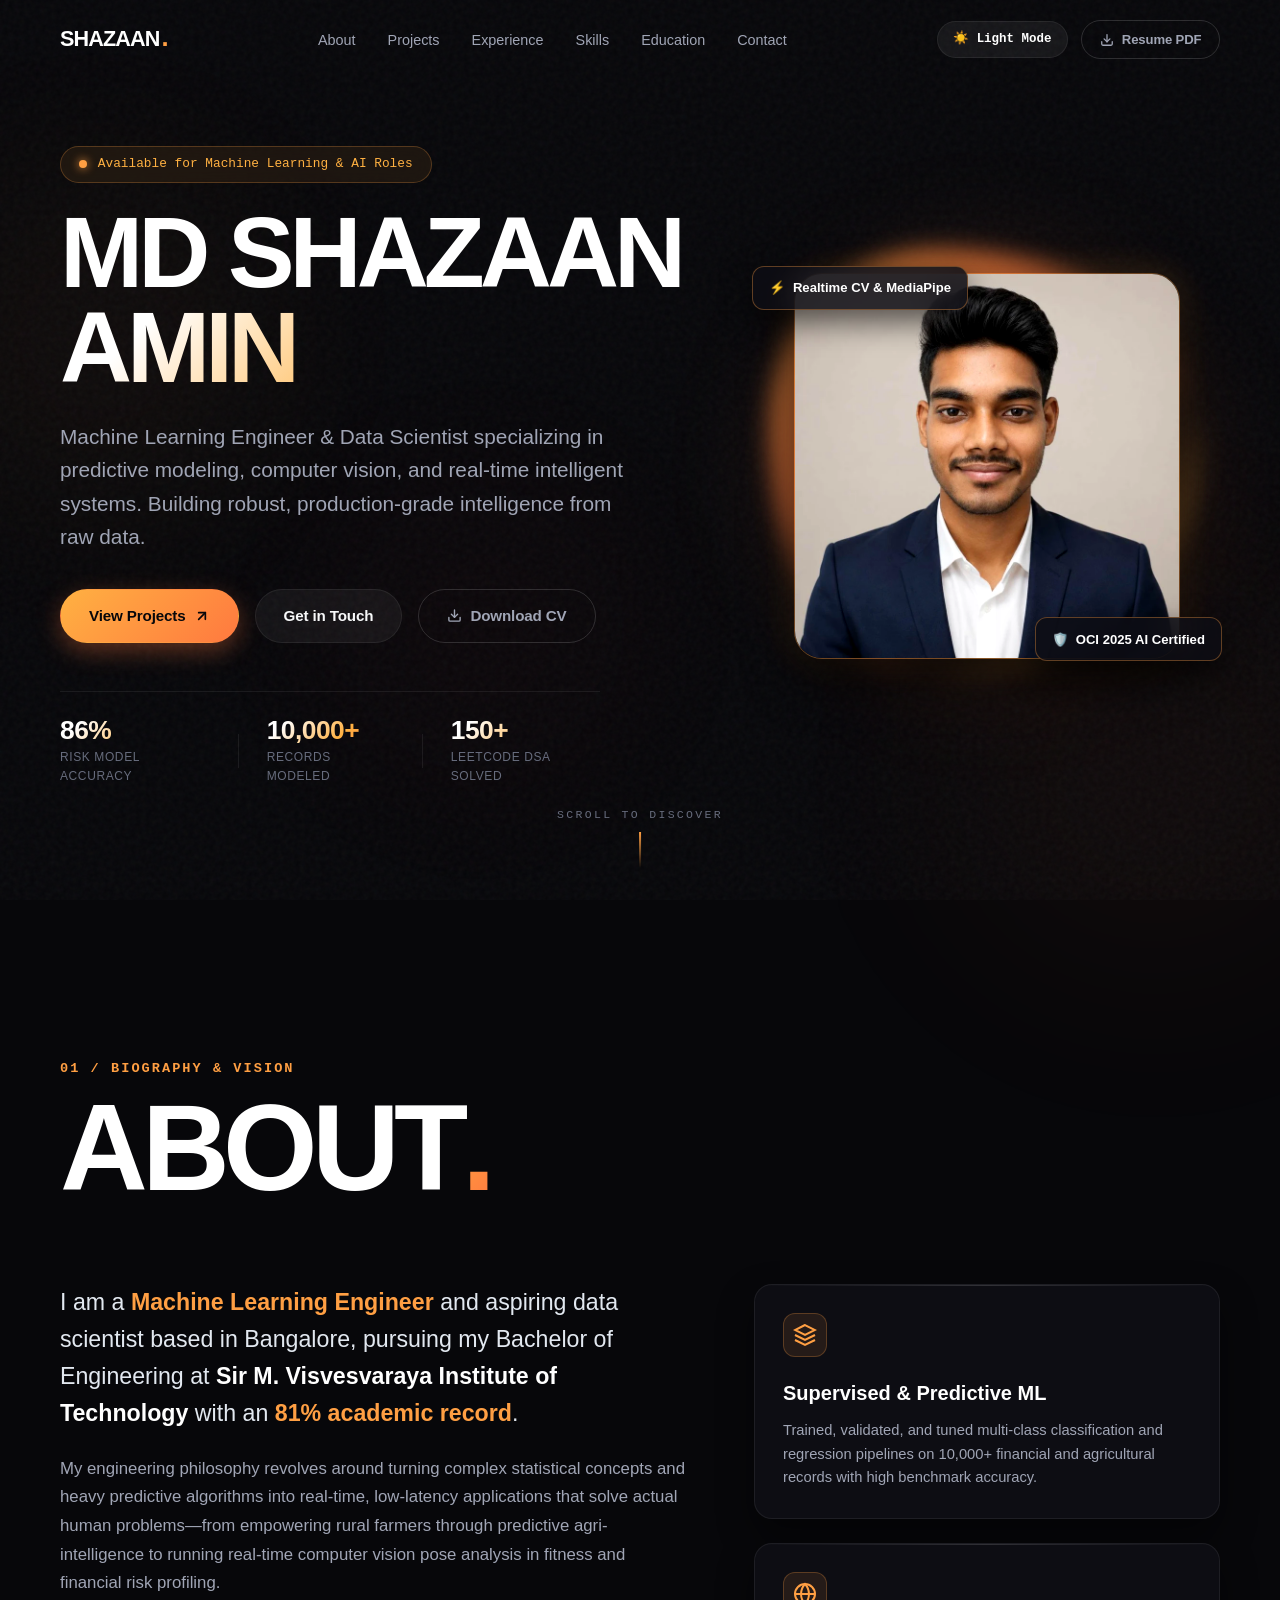
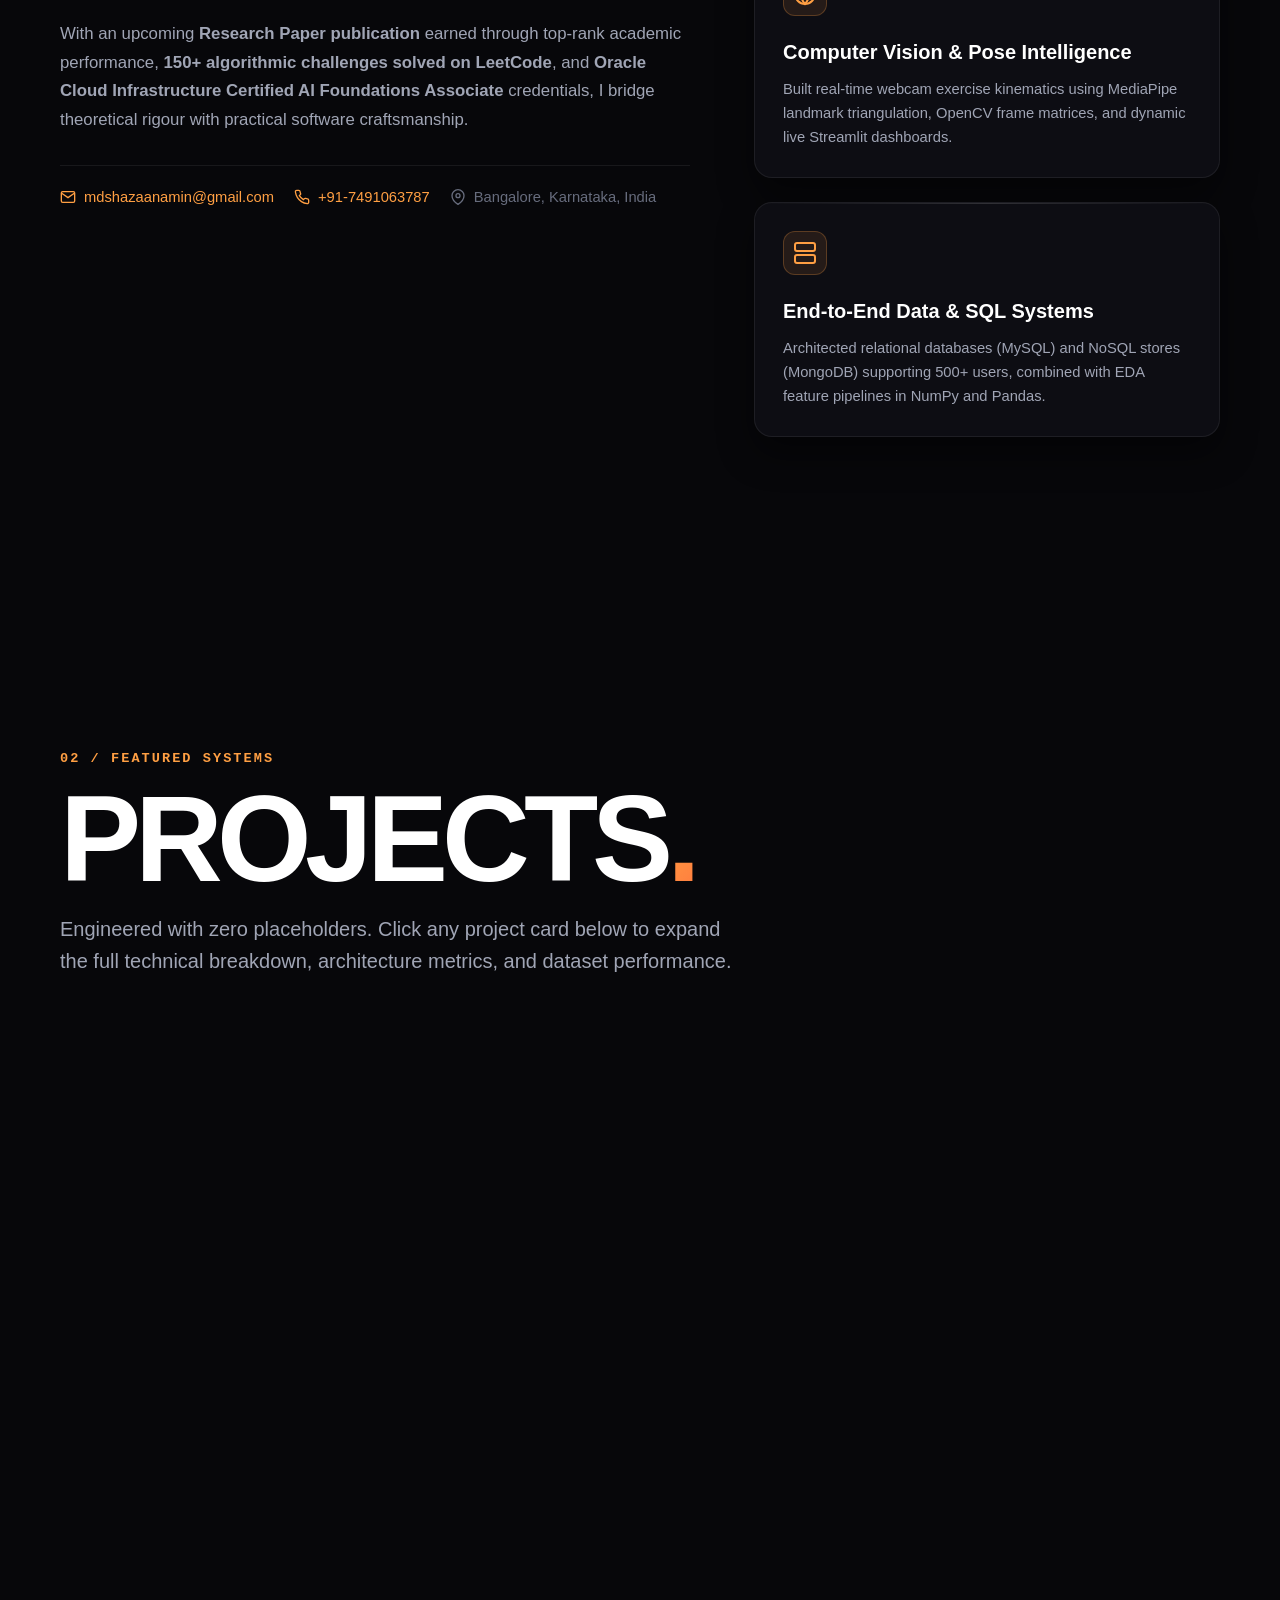
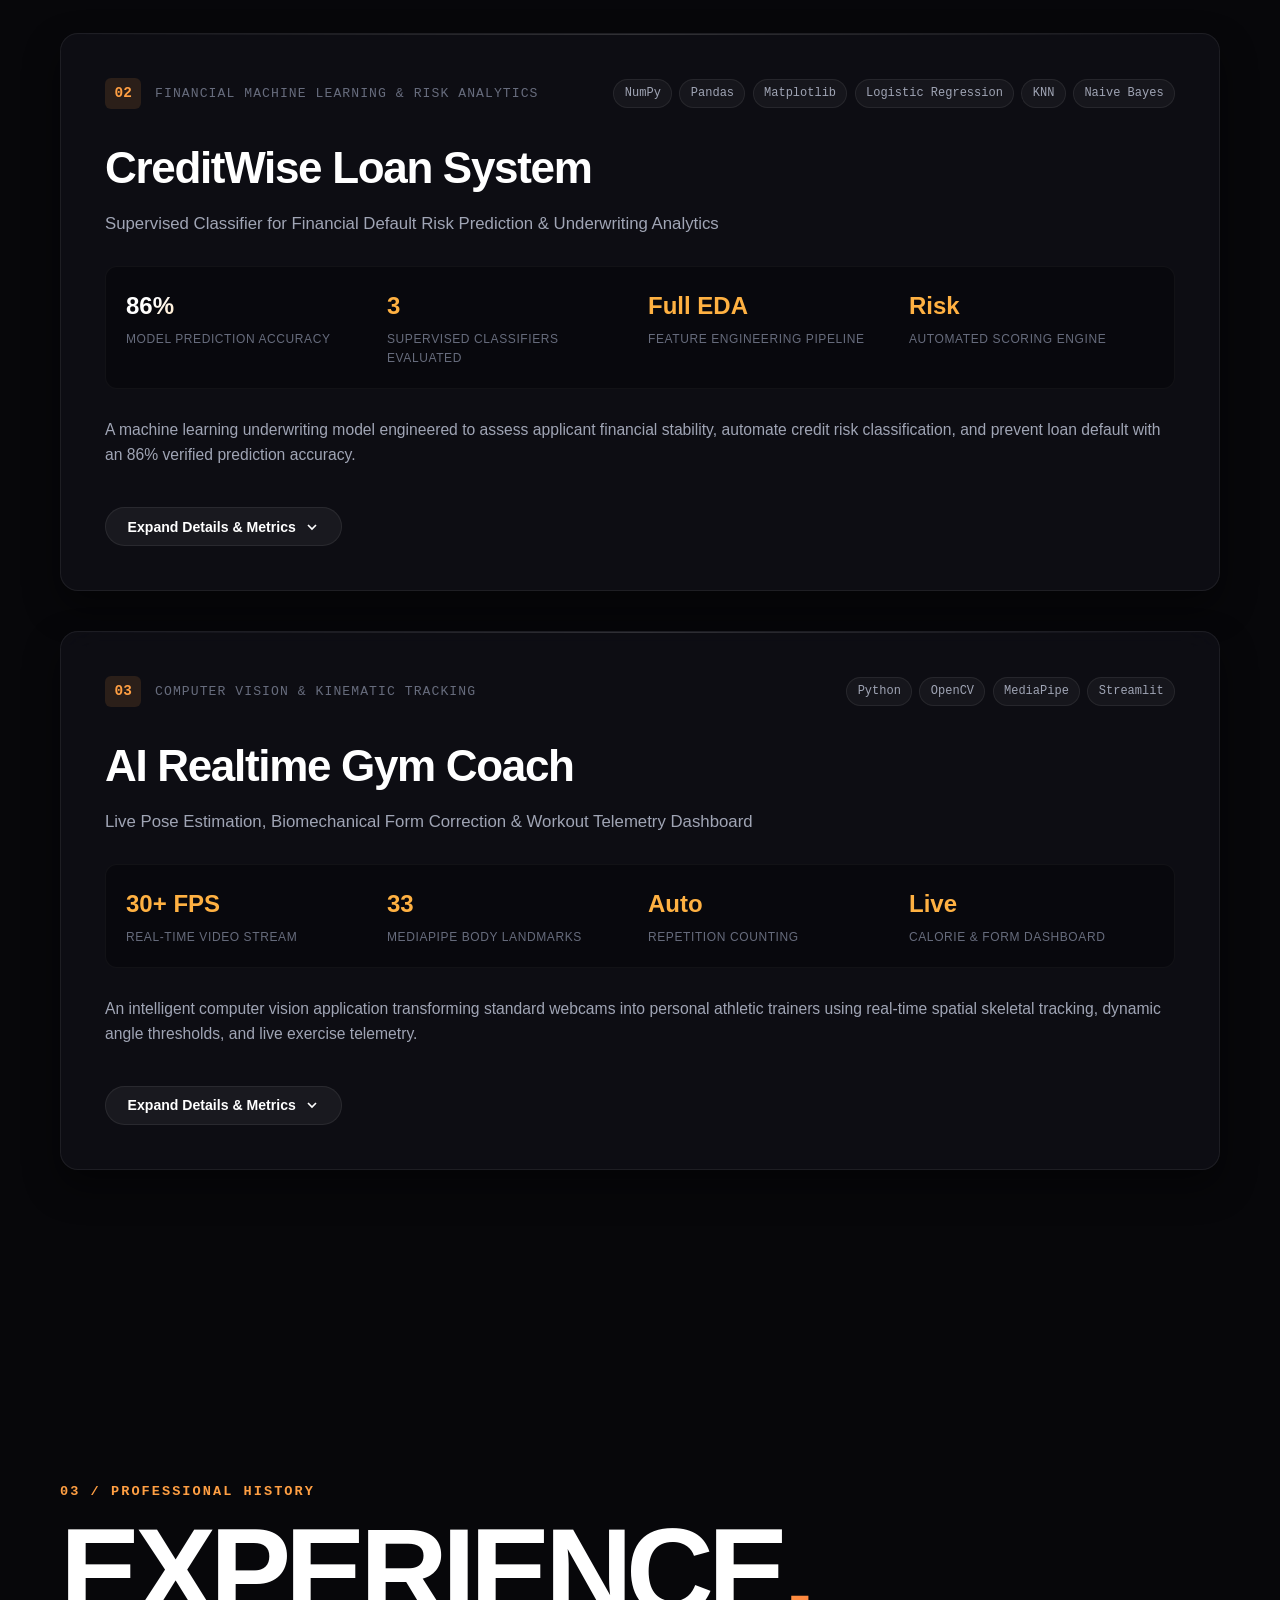
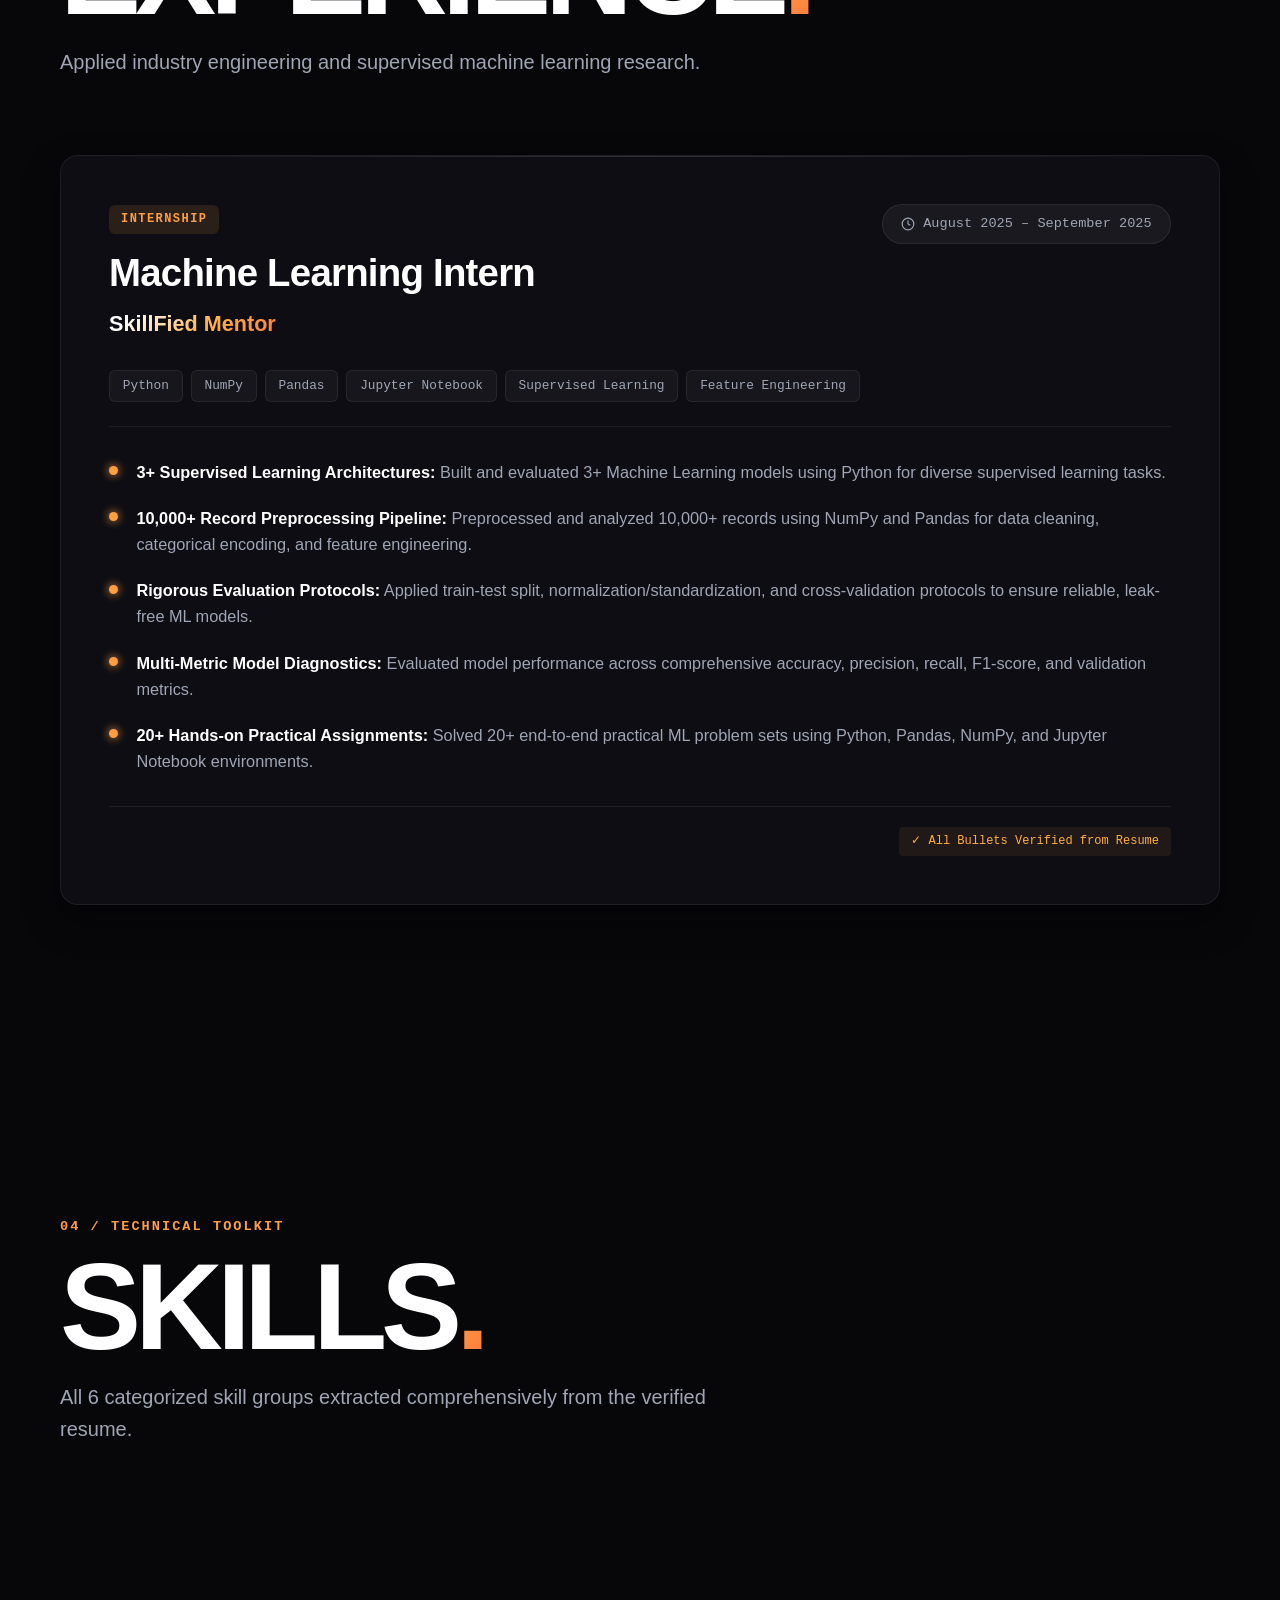
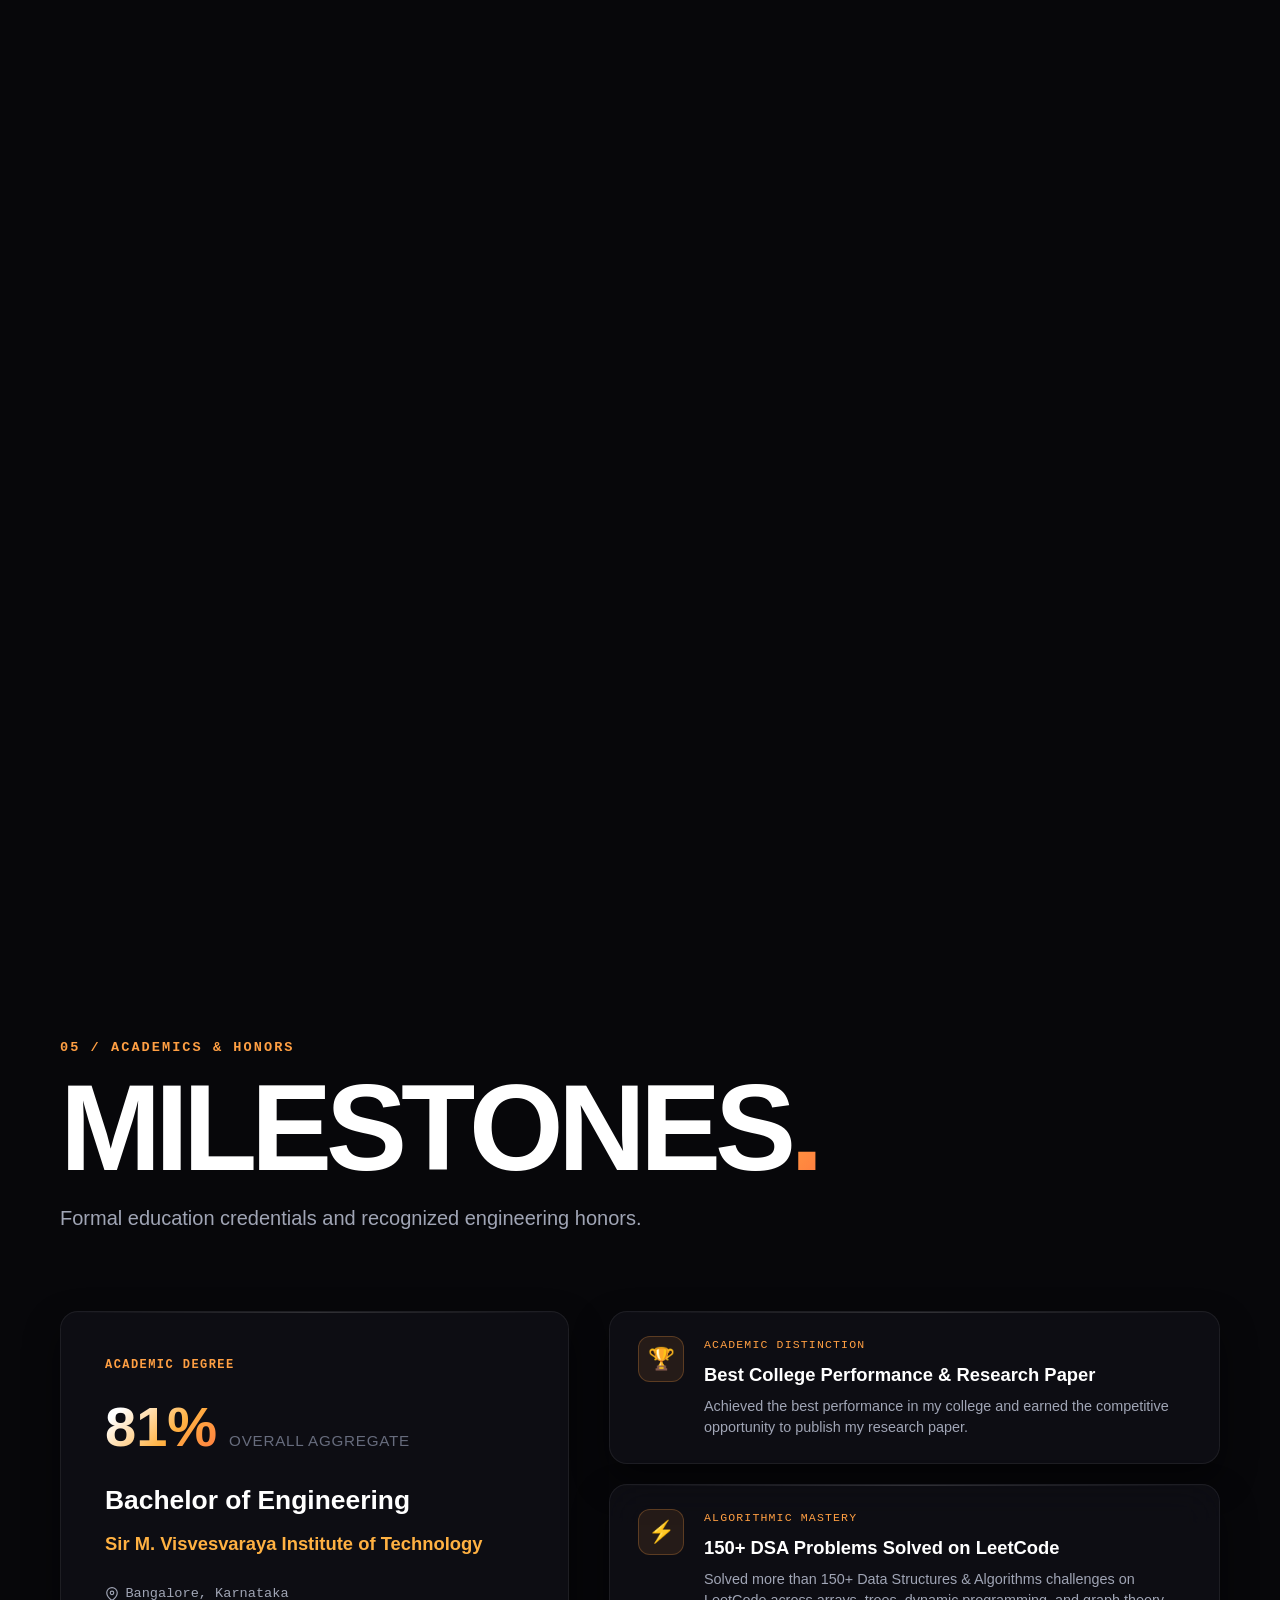
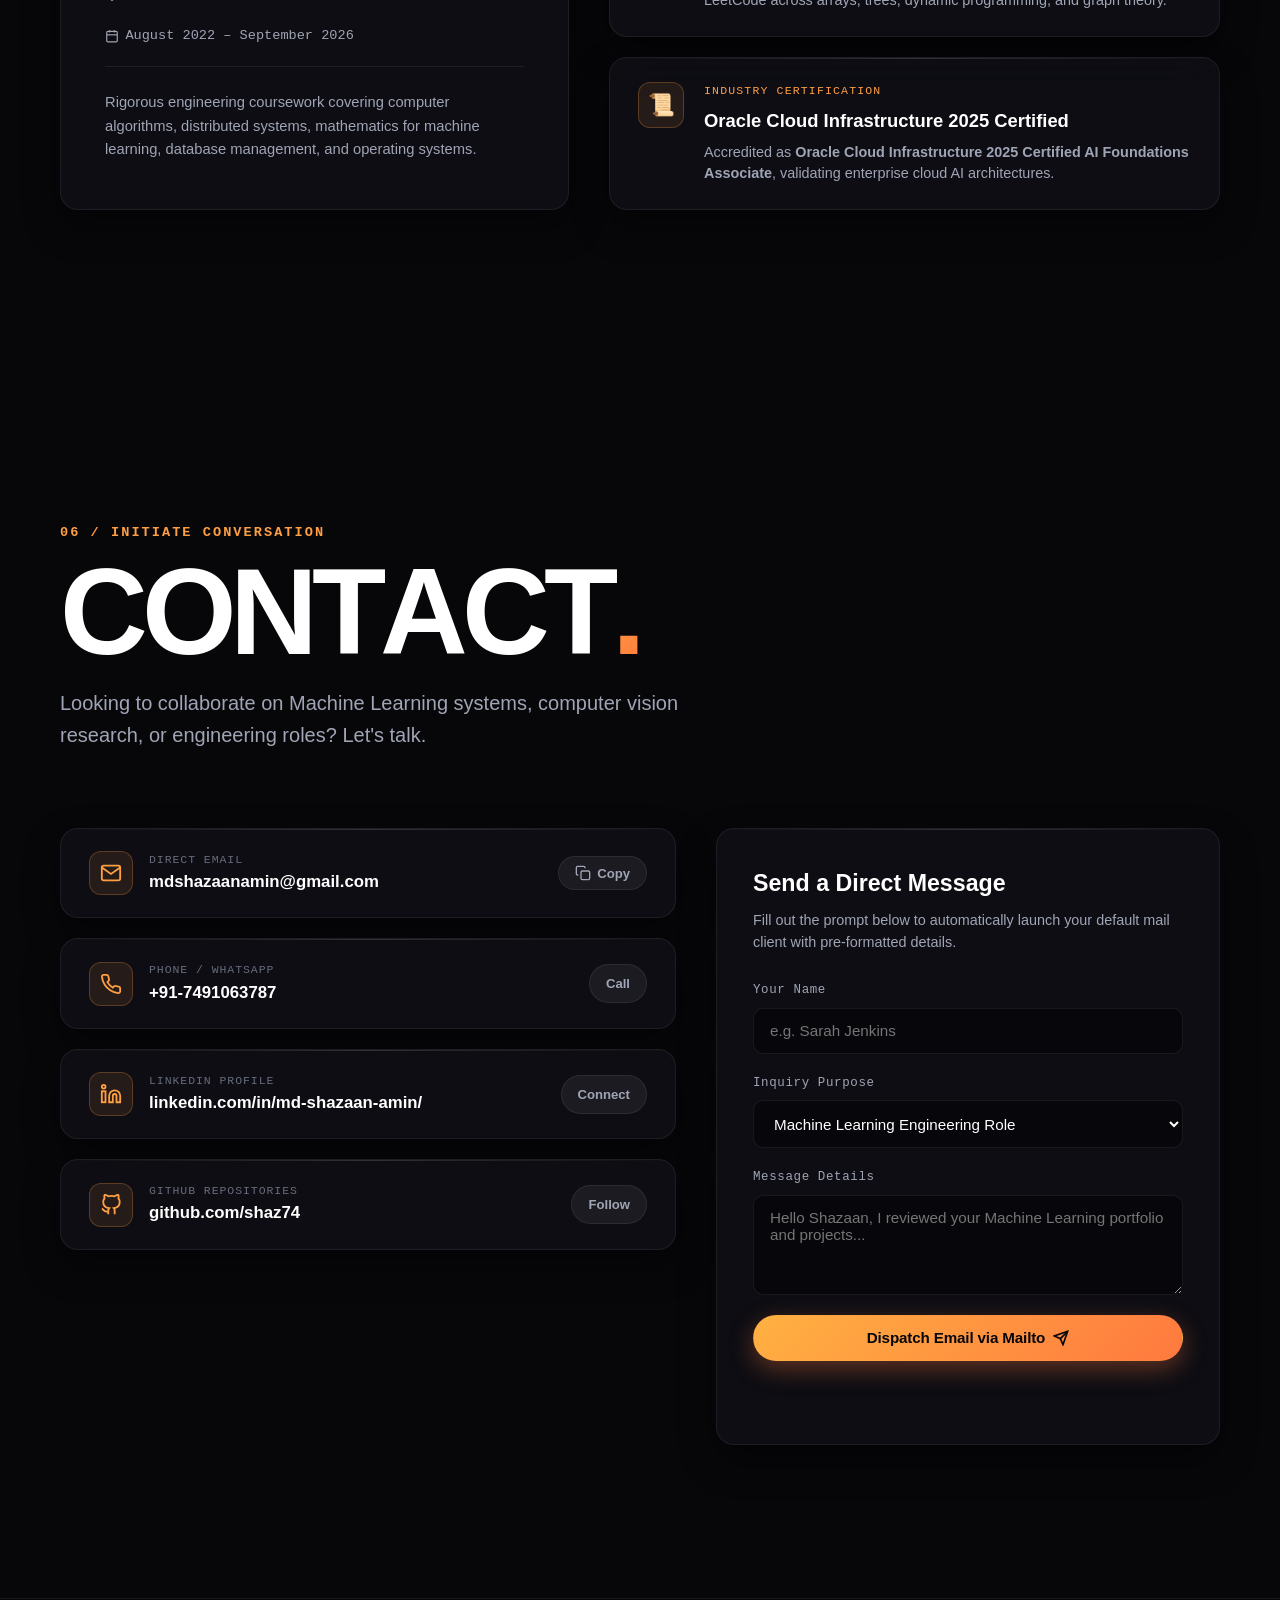
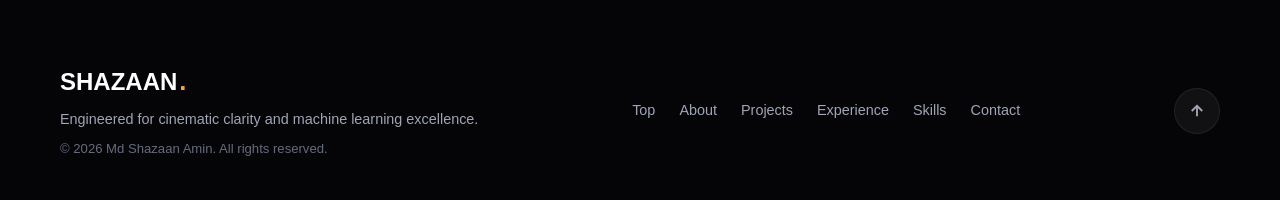
==== index.html @ 311b490b "portfolio" ====
<!DOCTYPE html>
<html lang="en">
<head>
  <meta charset="UTF-8">
  <meta name="viewport" content="width=device-width, initial-scale=1.0">
  <meta name="description" content="Md Shazaan Amin — Machine Learning Engineer & Data Scientist. Portfolio showcasing predictive modeling, computer vision, and real-time intelligent systems.">
  <meta name="keywords" content="Md Shazaan Amin, Machine Learning, Data Science, Python, Deep Learning, Computer Vision, Portfolio, Bangalore">
  <meta name="author" content="Md Shazaan Amin">
  
  <!-- Canonical & Open Graph / Meta -->
  <link rel="canonical" href="https://spring-grown-bald-perry.trycloudflare.com/">
  <meta property="og:type" content="website">
  <meta property="og:url" content="https://spring-grown-bald-perry.trycloudflare.com/">
  <meta property="og:title" content="Md Shazaan Amin — Machine Learning Engineer">
  <meta property="og:description" content="Cinematic portfolio of Md Shazaan Amin. Machine Learning Intern, AI systems architect, and researcher.">
  <meta property="og:image" content="https://spring-grown-bald-perry.trycloudflare.com/headshot.webp">
  
  <title>Md Shazaan Amin — Machine Learning Engineer &amp; Researcher</title>
  
  <!-- Favicon -->
  <link rel="icon" type="image/svg+xml" href="favicon.svg">
  
  <!-- Stylesheet -->
  <link rel="stylesheet" href="style.css">
</head>
<body class="cinematic-theme">
  <!-- Accessibility Skip Link -->
  <a href="#main" class="skip-link">Skip to main content</a>

  <!-- Top Scroll Progress Line -->
  <div id="scroll-progress" class="scroll-progress" aria-hidden="true"></div>

  <!-- Interactive Mouse Spotlight (Desktop Only) -->
  <div id="cursor-spotlight" class="cursor-spotlight" aria-hidden="true"></div>

  <!-- Noise / Film Grain Overlay -->
  <div class="film-grain" aria-hidden="true"></div>

  <!-- Ambient Blurred Radial Glow Orbs -->
  <div class="ambient-glow orb-1" aria-hidden="true"></div>
  <div class="ambient-glow orb-2" aria-hidden="true"></div>
  <div class="ambient-glow orb-3" aria-hidden="true"></div>

  <!-- Top Sticky Navigation Bar -->
  <header class="site-header" id="site-header">
    <div class="header-inner container">
      <a href="#hero" class="brand-monogram" aria-label="Md Shazaan Amin Home">
        <span class="brand-text">SHAZAAN</span><span class="brand-dot">.</span>
      </a>

      <!-- Desktop Nav -->
      <nav class="desktop-nav" aria-label="Main Navigation">
        <ul class="nav-links">
          <li><a href="#about" class="nav-link">About</a></li>
          <li><a href="#projects" class="nav-link">Projects</a></li>
          <li><a href="#experience" class="nav-link">Experience</a></li>
          <li><a href="#skills" class="nav-link">Skills</a></li>
          <li><a href="#education" class="nav-link">Education</a></li>
          <li><a href="#contact" class="nav-link">Contact</a></li>
        </ul>
      </nav>

      <div class="header-actions">
        <!-- Switch to Light Mode Preview -->
        <a href="light.html" class="theme-switch-btn magnetic" title="Switch to Light Mode Preview">
          <span>☀️ Light Mode</span>
        </a>

        <a href="MD SHAZAAN AMIN_RESUME.pdf" download="MD_SHAZAAN_AMIN_RESUME.pdf" class="btn btn-outline btn-sm magnetic" target="_blank" rel="noopener noreferrer">
          <svg class="btn-icon" width="14" height="14" viewBox="0 0 24 24" fill="none" stroke="currentColor" stroke-width="2.2" stroke-linecap="round" stroke-linejoin="round">
            <path d="M21 15v4a2 2 0 0 1-2 2H5a2 2 0 0 1-2-2v-4"></path>
            <polyline points="7 10 12 15 17 10"></polyline>
            <line x1="12" y1="15" x2="12" y2="3"></line>
          </svg>
          <span>Resume PDF</span>
        </a>

        <!-- Mobile Menu Hamburger Button -->
        <button class="mobile-toggle" id="mobile-toggle" aria-label="Toggle navigation menu" aria-expanded="false" aria-controls="mobile-nav">
          <span class="hamburger-bar"></span>
          <span class="hamburger-bar"></span>
        </button>
      </div>
    </div>
  </header>

  <!-- Mobile Drawer Menu -->
  <div class="mobile-nav-drawer" id="mobile-nav" aria-hidden="true">
    <div class="mobile-nav-backdrop" id="mobile-backdrop"></div>
    <div class="mobile-nav-panel">
      <div class="mobile-nav-header">
        <span class="brand-text">NAVIGATION</span>
        <button class="mobile-close-btn" id="mobile-close" aria-label="Close menu">&times;</button>
      </div>
      <nav aria-label="Mobile Navigation">
        <ul class="mobile-nav-links">
          <li><a href="#hero" class="mobile-nav-link"><span>00</span> Home</a></li>
          <li><a href="#about" class="mobile-nav-link"><span>01</span> About</a></li>
          <li><a href="#projects" class="mobile-nav-link"><span>02</span> Projects</a></li>
          <li><a href="#experience" class="mobile-nav-link"><span>03</span> Experience</a></li>
          <li><a href="#skills" class="mobile-nav-link"><span>04</span> Skills</a></li>
          <li><a href="#education" class="mobile-nav-link"><span>05</span> Education &amp; Awards</a></li>
          <li><a href="#contact" class="mobile-nav-link"><span>06</span> Contact</a></li>
        </ul>
      </nav>
      <div class="mobile-nav-footer">
        <a href="MD SHAZAAN AMIN_RESUME.pdf" download="MD_SHAZAAN_AMIN_RESUME.pdf" class="btn btn-primary btn-block">Download Full Resume</a>
      </div>
    </div>
  </div>

  <!-- Main Content Landmark -->
  <main id="main">

    <!-- ==================== HERO SECTION ==================== -->
    <section class="hero-section" id="hero" aria-label="Introduction">
      <div class="container hero-container">
        
        <div class="hero-content">
          <div class="hero-badge reveal-item">
            <span class="pulse-indicator"></span>
            <span>Available for Machine Learning &amp; AI Roles</span>
          </div>

          <h1 class="hero-title reveal-item">
            <span class="hero-first">MD SHAZAAN</span>
            <span class="hero-last text-gradient">AMIN</span>
          </h1>

          <p class="hero-bio reveal-item">
            Machine Learning Engineer &amp; Data Scientist specializing in predictive modeling, computer vision, and real-time intelligent systems. Building robust, production-grade intelligence from raw data.
          </p>

          <div class="hero-cta-group reveal-item">
            <a href="#projects" class="btn btn-primary magnetic">
              <span>View Projects</span>
              <svg width="16" height="16" viewBox="0 0 24 24" fill="none" stroke="currentColor" stroke-width="2.5" stroke-linecap="round" stroke-linejoin="round">
                <line x1="7" y1="17" x2="17" y2="7"></line>
                <polyline points="7 7 17 7 17 17"></polyline>
              </svg>
            </a>
            <a href="#contact" class="btn btn-glass magnetic">
              <span>Get in Touch</span>
            </a>
            <a href="MD SHAZAAN AMIN_RESUME.pdf" download="MD_SHAZAAN_AMIN_RESUME.pdf" class="btn btn-outline magnetic">
              <svg width="15" height="15" viewBox="0 0 24 24" fill="none" stroke="currentColor" stroke-width="2.2" stroke-linecap="round" stroke-linejoin="round">
                <path d="M21 15v4a2 2 0 0 1-2 2H5a2 2 0 0 1-2-2v-4"></path>
                <polyline points="7 10 12 15 17 10"></polyline>
                <line x1="12" y1="15" x2="12" y2="3"></line>
              </svg>
              <span>Download CV</span>
            </a>
          </div>

          <!-- Quick Metrics Bar -->
          <div class="hero-stats-row reveal-item">
            <div class="stat-pill">
              <span class="stat-num text-gradient">86%</span>
              <span class="stat-lbl">Risk Model Accuracy</span>
            </div>
            <div class="stat-divider"></div>
            <div class="stat-pill">
              <span class="stat-num text-gradient">10,000+</span>
              <span class="stat-lbl">Records Modeled</span>
            </div>
            <div class="stat-divider"></div>
            <div class="stat-pill">
              <span class="stat-num text-gradient">150+</span>
              <span class="stat-lbl">LeetCode DSA Solved</span>
            </div>
          </div>
        </div>

        <!-- Hero Cinematic Portrait -->
        <div class="hero-visual reveal-item">
          <div class="portrait-stage" id="portrait-stage">
            <div class="portrait-glow-ring" aria-hidden="true"></div>
            <div class="portrait-ambient-back" aria-hidden="true"></div>
            <div class="portrait-wrapper">
              <img src="headshot.webp" alt="Md Shazaan Amin - Machine Learning Engineer Headshot" class="portrait-img" width="800" height="800" loading="eager" fetchpriority="high">
            </div>
            <!-- Floating Cinematic Badges -->
            <div class="floating-badge badge-top-left" aria-hidden="true">
              <span class="badge-icon">⚡</span>
              <span class="badge-text">Realtime CV &amp; MediaPipe</span>
            </div>
            <div class="floating-badge badge-bottom-right" aria-hidden="true">
              <span class="badge-icon">🛡️</span>
              <span class="badge-text">OCI 2025 AI Certified</span>
            </div>
          </div>
        </div>

      </div>

      <!-- Scroll Down Indicator -->
      <a href="#about" class="scroll-cue" aria-label="Scroll down to About section">
        <span class="scroll-cue-text">SCROLL TO DISCOVER</span>
        <div class="scroll-cue-line"></div>
      </a>
    </section>


    <!-- ==================== ABOUT SECTION ==================== -->
    <section class="section about-section" id="about">
      <div class="container">
        
        <div class="section-header">
          <div class="section-tag reveal-item">01 / BIOGRAPHY &amp; VISION</div>
          <h2 class="display-heading split-heading reveal-item" data-split="About.">
            About<span class="accent-dot">.</span>
          </h2>
        </div>

        <div class="about-grid">
          
          <div class="about-narrative reveal-item">
            <p class="lead-text">
              I am a <strong class="text-highlight">Machine Learning Engineer</strong> and aspiring data scientist based in Bangalore, pursuing my Bachelor of Engineering at <strong class="text-white">Sir M. Visvesvaraya Institute of Technology</strong> with an <strong class="text-highlight">81% academic record</strong>.
            </p>
            <p class="body-text">
              My engineering philosophy revolves around turning complex statistical concepts and heavy predictive algorithms into real-time, low-latency applications that solve actual human problems—from empowering rural farmers through predictive agri-intelligence to running real-time computer vision pose analysis in fitness and financial risk profiling.
            </p>
            <p class="body-text">
              With an upcoming <strong>Research Paper publication</strong> earned through top-rank academic performance, <strong>150+ algorithmic challenges solved on LeetCode</strong>, and <strong>Oracle Cloud Infrastructure Certified AI Foundations Associate</strong> credentials, I bridge theoretical rigour with practical software craftsmanship.
            </p>

            <div class="contact-links-inline">
              <a href="mailto:mdshazaanamin@gmail.com" class="inline-link">
                <svg width="16" height="16" viewBox="0 0 24 24" fill="none" stroke="currentColor" stroke-width="2"><path d="M4 4h16c1.1 0 2 .9 2 2v12c0 1.1-.9 2-2 2H4c-1.1 0-2-.9-2-2V6c0-1.1.9-2 2-2z"></path><polyline points="22,6 12,13 2,6"></polyline></svg>
                <span>mdshazaanamin@gmail.com</span>
              </a>
              <a href="tel:+917491063787" class="inline-link">
                <svg width="16" height="16" viewBox="0 0 24 24" fill="none" stroke="currentColor" stroke-width="2"><path d="M22 16.92v3a2 2 0 0 1-2.18 2 19.79 19.79 0 0 1-8.63-3.07 19.5 19.5 0 0 1-6-6 19.79 19.79 0 0 1-3.07-8.67A2 2 0 0 1 4.11 2h3a2 2 0 0 1 2 1.72 12.84 12.84 0 0 0 .7 2.81 2 2 0 0 1-.45 2.11L8.09 9.91a16 16 0 0 0 6 6l1.27-1.27a2 2 0 0 1 2.11-.45 12.84 12.84 0 0 0 2.81.7A2 2 0 0 1 22 16.92z"></path></svg>
                <span>+91-7491063787</span>
              </a>
              <span class="inline-location">
                <svg width="16" height="16" viewBox="0 0 24 24" fill="none" stroke="currentColor" stroke-width="2"><path d="M21 10c0 7-9 13-9 13s-9-6-9-13a9 9 0 0 1 18 0z"></path><circle cx="12" cy="10" r="3"></circle></svg>
                <span>Bangalore, Karnataka, India</span>
              </span>
            </div>
          </div>

          <!-- Feature Cards / Highlights -->
          <div class="about-cards reveal-item">
            <div class="info-card glass-panel">
              <div class="card-icon-amber">
                <svg width="24" height="24" viewBox="0 0 24 24" fill="none" stroke="currentColor" stroke-width="2"><polygon points="12 2 2 7 12 12 22 7 12 2"></polygon><polyline points="2 17 12 22 22 17"></polyline><polyline points="2 12 12 17 22 12"></polyline></svg>
              </div>
              <h3 class="card-title">Supervised &amp; Predictive ML</h3>
              <p class="card-desc">Trained, validated, and tuned multi-class classification and regression pipelines on 10,000+ financial and agricultural records with high benchmark accuracy.</p>
            </div>

            <div class="info-card glass-panel">
              <div class="card-icon-amber">
                <svg width="24" height="24" viewBox="0 0 24 24" fill="none" stroke="currentColor" stroke-width="2"><circle cx="12" cy="12" r="10"></circle><line x1="2" y1="12" x2="22" y2="12"></line><path d="M12 2a15.3 15.3 0 0 1 4 10 15.3 15.3 0 0 1-4 10 15.3 15.3 0 0 1-4-10 15.3 15.3 0 0 1 4-10z"></path></svg>
              </div>
              <h3 class="card-title">Computer Vision &amp; Pose Intelligence</h3>
              <p class="card-desc">Built real-time webcam exercise kinematics using MediaPipe landmark triangulation, OpenCV frame matrices, and dynamic live Streamlit dashboards.</p>
            </div>

            <div class="info-card glass-panel">
              <div class="card-icon-amber">
                <svg width="24" height="24" viewBox="0 0 24 24" fill="none" stroke="currentColor" stroke-width="2"><rect x="2" y="2" width="20" height="8" rx="2" ry="2"></rect><rect x="2" y="14" width="20" height="8" rx="2" ry="2"></rect><line x1="6" y1="6" x2="6.01" y2="6"></line><line x1="6" y1="18" x2="6.01" y2="18"></line></svg>
              </div>
              <h3 class="card-title">End-to-End Data &amp; SQL Systems</h3>
              <p class="card-desc">Architected relational databases (MySQL) and NoSQL stores (MongoDB) supporting 500+ users, combined with EDA feature pipelines in NumPy and Pandas.</p>
            </div>
          </div>

        </div>

      </div>
    </section>


    <!-- ==================== PROJECTS SECTION ==================== -->
    <section class="section projects-section" id="projects">
      <div class="container">
        
        <div class="section-header">
          <div class="section-tag reveal-item">02 / FEATURED SYSTEMS</div>
          <h2 class="display-heading split-heading reveal-item" data-split="Projects.">
            Projects<span class="accent-dot">.</span>
          </h2>
          <p class="section-subhead reveal-item">
            Engineered with zero placeholders. Click any project card below to expand the full technical breakdown, architecture metrics, and dataset performance.
          </p>
        </div>

        <div class="projects-list">
          
          <!-- PROJECT 1: Kisan Mitra -->
          <article class="project-card glass-panel reveal-item" id="project-kisan-mitra" data-expanded="false">
            <div class="project-header">
              <div class="project-meta">
                <span class="project-index">01</span>
                <span class="project-category">AI Agri-Tech &amp; Optimization</span>
              </div>
              <div class="project-tech-badges">
                <span class="tech-badge">Python</span>
                <span class="tech-badge">NumPy</span>
                <span class="tech-badge">Pandas</span>
                <span class="tech-badge">SQL / MySQL</span>
                <span class="tech-badge">Weather API</span>
              </div>
            </div>

            <div class="project-main-content">
              <h3 class="project-title">Kisan Mitra</h3>
              <p class="project-subtitle">AI-Based Smart Farming Platform for Crop Prediction, Fertilizer Recommendation &amp; Disease Detection</p>

              <div class="project-highlight-stats">
                <div class="p-stat">
                  <span class="p-stat-val">30+</span>
                  <span class="p-stat-lbl">Crop Varieties Modeled</span>
                </div>
                <div class="p-stat">
                  <span class="p-stat-val">500+</span>
                  <span class="p-stat-lbl">Farmer Profiles Supported</span>
                </div>
                <div class="p-stat">
                  <span class="p-stat-val">35%</span>
                  <span class="p-stat-lbl">Rural Network Speedup</span>
                </div>
                <div class="p-stat">
                  <span class="p-stat-val">Live</span>
                  <span class="p-stat-lbl">Weather API Alerts</span>
                </div>
              </div>

              <!-- Collapsed Summary Preview -->
              <div class="project-preview-text">
                <p>An intelligent agricultural assistance platform engineered to deliver automated crop predictions, seasonal fertilizer recommendations, and plant disease classification tailored to local soil chemistry and microclimates.</p>
              </div>

              <!-- Expandable Deep Dive Body -->
              <div class="project-expand-body">
                <h4 class="expand-heading">Complete Technical Execution (From Resume)</h4>
                <ul class="project-bullets-list">
                  <li>
                    <span class="bullet-amber">▸</span>
                    <div><strong>Comprehensive Multi-Task AI Platform:</strong> Built an AI-based smart farming platform delivering automated crop prediction, fertilizer recommendation, and plant disease detection in a unified user workflow.</div>
                  </li>
                  <li>
                    <span class="bullet-amber">▸</span>
                    <div><strong>30+ Crop Classification Model:</strong> Built a crop recommendation model supporting 30+ crop varieties by synthesizing soil nitrogen/phosphorus/potassium levels, seasonal weather patterns, and regional geography.</div>
                  </li>
                  <li>
                    <span class="bullet-amber">▸</span>
                    <div><strong>Real-Time Weather Integration:</strong> Integrated live external weather APIs to provide automated, location-based weather alerts and timely farming recommendations directly to cultivators.</div>
                  </li>
                  <li>
                    <span class="bullet-amber">▸</span>
                    <div><strong>Scalable Farmer Profile Architecture:</strong> Designed a secure farmer registration and profile management system in SQL/MySQL supporting 500+ user records with relational schema normalization.</div>
                  </li>
                  <li>
                    <span class="bullet-amber">▸</span>
                    <div><strong>Edge &amp; Rural Bandwidth Optimization:</strong> Optimized data transfer payloads and caching, reducing response latency by 35% under low-bandwidth rural 2G/3G network conditions.</div>
                  </li>
                </ul>

                <div class="project-stack-pills">
                  <span class="stack-pill-title">Full Tech Stack:</span>
                  <span class="stack-pill">Python</span>
                  <span class="stack-pill">NumPy</span>
                  <span class="stack-pill">Pandas</span>
                  <span class="stack-pill">MySQL</span>
                  <span class="stack-pill">REST Weather APIs</span>
                  <span class="stack-pill">Data Preprocessing</span>
                </div>
              </div>

              <div class="project-action-row">
                <button class="expand-toggle-btn magnetic" aria-expanded="false" aria-controls="project-kisan-mitra">
                  <span class="toggle-text">Expand Details &amp; Metrics</span>
                  <svg class="toggle-icon" width="16" height="16" viewBox="0 0 24 24" fill="none" stroke="currentColor" stroke-width="2.5">
                    <polyline points="6 9 12 15 18 9"></polyline>
                  </svg>
                </button>
              </div>

            </div>
          </article>


          <!-- PROJECT 2: CreditWise Loan System -->
          <article class="project-card glass-panel reveal-item" id="project-creditwise" data-expanded="false">
            <div class="project-header">
              <div class="project-meta">
                <span class="project-index">02</span>
                <span class="project-category">Financial Machine Learning &amp; Risk Analytics</span>
              </div>
              <div class="project-tech-badges">
                <span class="tech-badge">NumPy</span>
                <span class="tech-badge">Pandas</span>
                <span class="tech-badge">Matplotlib</span>
                <span class="tech-badge">Logistic Regression</span>
                <span class="tech-badge">KNN</span>
                <span class="tech-badge">Naive Bayes</span>
              </div>
            </div>

            <div class="project-main-content">
              <h3 class="project-title">CreditWise Loan System</h3>
              <p class="project-subtitle">Supervised Classifier for Financial Default Risk Prediction &amp; Underwriting Analytics</p>

              <div class="project-highlight-stats">
                <div class="p-stat">
                  <span class="p-stat-val text-gradient">86%</span>
                  <span class="p-stat-lbl">Model Prediction Accuracy</span>
                </div>
                <div class="p-stat">
                  <span class="p-stat-val">3</span>
                  <span class="p-stat-lbl">Supervised Classifiers Evaluated</span>
                </div>
                <div class="p-stat">
                  <span class="p-stat-val">Full EDA</span>
                  <span class="p-stat-lbl">Feature Engineering Pipeline</span>
                </div>
                <div class="p-stat">
                  <span class="p-stat-val">Risk</span>
                  <span class="p-stat-lbl">Automated Scoring Engine</span>
                </div>
              </div>

              <!-- Collapsed Summary Preview -->
              <div class="project-preview-text">
                <p>A machine learning underwriting model engineered to assess applicant financial stability, automate credit risk classification, and prevent loan default with an 86% verified prediction accuracy.</p>
              </div>

              <!-- Expandable Deep Dive Body -->
              <div class="project-expand-body">
                <h4 class="expand-heading">Complete Technical Execution (From Resume)</h4>
                <ul class="project-bullets-list">
                  <li>
                    <span class="bullet-amber">▸</span>
                    <div><strong>High-Accuracy Risk Prediction:</strong> Built a Machine Learning model achieving <strong>86% prediction accuracy</strong> for loan approval risk analysis, optimizing default mitigation.</div>
                  </li>
                  <li>
                    <span class="bullet-amber">▸</span>
                    <div><strong>End-to-End Financial Preprocessing:</strong> Performed comprehensive data cleaning, outlier treatment, missing-value imputation, feature engineering, and exploratory data analysis (EDA) using NumPy, Pandas, and Matplotlib.</div>
                  </li>
                  <li>
                    <span class="bullet-amber">▸</span>
                    <div><strong>Multi-Classifier Comparative Benchmarking:</strong> Rigorously compared <strong>Logistic Regression, K-Nearest Neighbors (KNN), and Naive Bayes</strong> models across precision, recall, confusion matrix, and ROC-AUC to isolate the highest-performing classifier.</div>
                  </li>
                </ul>

                <div class="project-stack-pills">
                  <span class="stack-pill-title">Full Tech Stack:</span>
                  <span class="stack-pill">NumPy</span>
                  <span class="stack-pill">Pandas</span>
                  <span class="stack-pill">Matplotlib</span>
                  <span class="stack-pill">Logistic Regression</span>
                  <span class="stack-pill">K-Nearest Neighbors</span>
                  <span class="stack-pill">Gaussian Naive Bayes</span>
                  <span class="stack-pill">Model Validation</span>
                </div>
              </div>

              <div class="project-action-row">
                <button class="expand-toggle-btn magnetic" aria-expanded="false" aria-controls="project-creditwise">
                  <span class="toggle-text">Expand Details &amp; Metrics</span>
                  <svg class="toggle-icon" width="16" height="16" viewBox="0 0 24 24" fill="none" stroke="currentColor" stroke-width="2.5">
                    <polyline points="6 9 12 15 18 9"></polyline>
                  </svg>
                </button>
              </div>

            </div>
          </article>


          <!-- PROJECT 3: AI Realtime Gym Coach -->
          <article class="project-card glass-panel reveal-item" id="project-gym-coach" data-expanded="false">
            <div class="project-header">
              <div class="project-meta">
                <span class="project-index">03</span>
                <span class="project-category">Computer Vision &amp; Kinematic Tracking</span>
              </div>
              <div class="project-tech-badges">
                <span class="tech-badge">Python</span>
                <span class="tech-badge">OpenCV</span>
                <span class="tech-badge">MediaPipe</span>
                <span class="tech-badge">Streamlit</span>
              </div>
            </div>

            <div class="project-main-content">
              <h3 class="project-title">AI Realtime Gym Coach</h3>
              <p class="project-subtitle">Live Pose Estimation, Biomechanical Form Correction &amp; Workout Telemetry Dashboard</p>

              <div class="project-highlight-stats">
                <div class="p-stat">
                  <span class="p-stat-val">30+ FPS</span>
                  <span class="p-stat-lbl">Real-Time Video Stream</span>
                </div>
                <div class="p-stat">
                  <span class="p-stat-val">33</span>
                  <span class="p-stat-lbl">MediaPipe Body Landmarks</span>
                </div>
                <div class="p-stat">
                  <span class="p-stat-val">Auto</span>
                  <span class="p-stat-lbl">Repetition Counting</span>
                </div>
                <div class="p-stat">
                  <span class="p-stat-val">Live</span>
                  <span class="p-stat-lbl">Calorie &amp; Form Dashboard</span>
                </div>
              </div>

              <!-- Collapsed Summary Preview -->
              <div class="project-preview-text">
                <p>An intelligent computer vision application transforming standard webcams into personal athletic trainers using real-time spatial skeletal tracking, dynamic angle thresholds, and live exercise telemetry.</p>
              </div>

              <!-- Expandable Deep Dive Body -->
              <div class="project-expand-body">
                <h4 class="expand-heading">Complete Technical Execution (From Resume)</h4>
                <ul class="project-bullets-list">
                  <li>
                    <span class="bullet-amber">▸</span>
                    <div><strong>Autonomous Exercise Vision Engine:</strong> Developed an AI-powered real-time gym coach using OpenCV, Google MediaPipe, and Streamlit for seamless, low-latency exercise tracking.</div>
                  </li>
                  <li>
                    <span class="bullet-amber">▸</span>
                    <div><strong>Biomechanical Pose Estimation:</strong> Implemented 33-point skeletal landmark detection and joint angle geometry to track workout form, detect postural deviations, and automate repetition counting in real time.</div>
                  </li>
                  <li>
                    <span class="bullet-amber">▸</span>
                    <div><strong>Live Telemetry Dashboard:</strong> Built an interactive Streamlit UI displaying live repetitions, completed sets, calculated calories burned, exercise accuracy scores, and session progress curves.</div>
                  </li>
                </ul>

                <div class="project-stack-pills">
                  <span class="stack-pill-title">Full Tech Stack:</span>
                  <span class="stack-pill">Python</span>
                  <span class="stack-pill">OpenCV</span>
                  <span class="stack-pill">Google MediaPipe</span>
                  <span class="stack-pill">Streamlit</span>
                  <span class="stack-pill">Trigonometric Pose Logic</span>
                </div>
              </div>

              <div class="project-action-row">
                <button class="expand-toggle-btn magnetic" aria-expanded="false" aria-controls="project-gym-coach">
                  <span class="toggle-text">Expand Details &amp; Metrics</span>
                  <svg class="toggle-icon" width="16" height="16" viewBox="0 0 24 24" fill="none" stroke="currentColor" stroke-width="2.5">
                    <polyline points="6 9 12 15 18 9"></polyline>
                  </svg>
                </button>
              </div>

            </div>
          </article>

        </div>

      </div>
    </section>


    <!-- ==================== EXPERIENCE SECTION ==================== -->
    <section class="section experience-section" id="experience">
      <div class="container">
        
        <div class="section-header">
          <div class="section-tag reveal-item">03 / PROFESSIONAL HISTORY</div>
          <h2 class="display-heading split-heading reveal-item" data-split="Experience.">
            Experience<span class="accent-dot">.</span>
          </h2>
          <p class="section-subhead reveal-item">
            Applied industry engineering and supervised machine learning research.
          </p>
        </div>

        <div class="experience-timeline">
          
          <div class="timeline-card glass-panel reveal-item">
            <div class="timeline-header">
              <div class="role-org-group">
                <div class="role-badge">INTERNSHIP</div>
                <h3 class="role-title">Machine Learning Intern</h3>
                <h4 class="company-name text-gradient">SkillFied Mentor</h4>
              </div>
              <div class="timeline-period-badge">
                <svg width="14" height="14" viewBox="0 0 24 24" fill="none" stroke="currentColor" stroke-width="2"><circle cx="12" cy="12" r="10"></circle><polyline points="12 6 12 12 16 14"></polyline></svg>
                <span>August 2025 – September 2025</span>
              </div>
            </div>

            <div class="timeline-tech-stack">
              <span class="stack-tag">Python</span>
              <span class="stack-tag">NumPy</span>
              <span class="stack-tag">Pandas</span>
              <span class="stack-tag">Jupyter Notebook</span>
              <span class="stack-tag">Supervised Learning</span>
              <span class="stack-tag">Feature Engineering</span>
            </div>

            <div class="timeline-bullets">
              <div class="exp-bullet-item">
                <div class="bullet-node"></div>
                <div class="bullet-content">
                  <strong>3+ Supervised Learning Architectures:</strong> Built and evaluated 3+ Machine Learning models using Python for diverse supervised learning tasks.
                </div>
              </div>

              <div class="exp-bullet-item">
                <div class="bullet-node"></div>
                <div class="bullet-content">
                  <strong>10,000+ Record Preprocessing Pipeline:</strong> Preprocessed and analyzed 10,000+ records using NumPy and Pandas for data cleaning, categorical encoding, and feature engineering.
                </div>
              </div>

              <div class="exp-bullet-item">
                <div class="bullet-node"></div>
                <div class="bullet-content">
                  <strong>Rigorous Evaluation Protocols:</strong> Applied train-test split, normalization/standardization, and cross-validation protocols to ensure reliable, leak-free ML models.
                </div>
              </div>

              <div class="exp-bullet-item">
                <div class="bullet-node"></div>
                <div class="bullet-content">
                  <strong>Multi-Metric Model Diagnostics:</strong> Evaluated model performance across comprehensive accuracy, precision, recall, F1-score, and validation metrics.
                </div>
              </div>

              <div class="exp-bullet-item">
                <div class="bullet-node"></div>
                <div class="bullet-content">
                  <strong>20+ Hands-on Practical Assignments:</strong> Solved 20+ end-to-end practical ML problem sets using Python, Pandas, NumPy, and Jupyter Notebook environments.
                </div>
              </div>
            </div>

            <div class="timeline-card-footer">
              <span class="badge-verified">✓ All Bullets Verified from Resume</span>
            </div>

          </div>

        </div>

      </div>
    </section>


    <!-- ==================== SKILLS SECTION ==================== -->
    <section class="section skills-section" id="skills">
      <div class="container">
        
        <div class="section-header">
          <div class="section-tag reveal-item">04 / TECHNICAL TOOLKIT</div>
          <h2 class="display-heading split-heading reveal-item" data-split="Skills.">
            Skills<span class="accent-dot">.</span>
          </h2>
          <p class="section-subhead reveal-item">
            All 6 categorized skill groups extracted comprehensively from the verified resume.
          </p>
        </div>

        <div class="skills-grid">
          
          <!-- GROUP 1: Languages -->
          <div class="skill-category-card glass-panel reveal-item">
            <div class="skill-cat-header">
              <div class="cat-icon-circle">
                <svg width="20" height="20" viewBox="0 0 24 24" fill="none" stroke="currentColor" stroke-width="2"><polyline points="16 18 22 12 16 6"></polyline><polyline points="8 6 2 12 8 18"></polyline></svg>
              </div>
              <div>
                <span class="cat-num">01 / GROUP</span>
                <h3 class="cat-title">Languages</h3>
              </div>
            </div>
            <p class="cat-desc">Core programming languages utilized for algorithms, model logic, and database queries.</p>
            <div class="chips-list">
              <span class="skill-chip major">Python</span>
              <span class="skill-chip major">C</span>
              <span class="skill-chip major">SQL</span>
            </div>
          </div>

          <!-- GROUP 2: Data Analysis & Visualization -->
          <div class="skill-category-card glass-panel reveal-item">
            <div class="skill-cat-header">
              <div class="cat-icon-circle">
                <svg width="20" height="20" viewBox="0 0 24 24" fill="none" stroke="currentColor" stroke-width="2"><line x1="18" y1="20" x2="18" y2="10"></line><line x1="12" y1="20" x2="12" y2="4"></line><line x1="6" y1="20" x2="6" y2="14"></line></svg>
              </div>
              <div>
                <span class="cat-num">02 / GROUP</span>
                <h3 class="cat-title">Data Analysis &amp; Visualization</h3>
              </div>
            </div>
            <p class="cat-desc">Vector manipulation, exploratory data inspection, business intelligence, and graphing.</p>
            <div class="chips-list">
              <span class="skill-chip">Pandas</span>
              <span class="skill-chip">NumPy</span>
              <span class="skill-chip">Matplotlib</span>
              <span class="skill-chip">Power BI</span>
            </div>
          </div>

          <!-- GROUP 3: Machine Learning -->
          <div class="skill-category-card glass-panel reveal-item">
            <div class="skill-cat-header">
              <div class="cat-icon-circle">
                <svg width="20" height="20" viewBox="0 0 24 24" fill="none" stroke="currentColor" stroke-width="2"><circle cx="12" cy="12" r="3"></circle><path d="M19.4 15a1.65 1.65 0 0 0 .33 1.82l.06.06a2 2 0 0 1 0 2.83 2 2 0 0 1-2.83 0l-.06-.06a1.65 1.65 0 0 0-1.82-.33 1.65 1.65 0 0 0-1 1.51V21a2 2 0 0 1-2 2 2 2 0 0 1-2-2v-.09A1.65 1.65 0 0 0 9 19.4a1.65 1.65 0 0 0-1.82.33l-.06.06a2 2 0 0 1-2.83 0 2 2 0 0 1 0-2.83l.06-.06a1.65 1.65 0 0 0 .33-1.82 1.65 1.65 0 0 0-1.51-1H3a2 2 0 0 1-2-2 2 2 0 0 1 2-2h.09A1.65 1.65 0 0 0 4.6 9a1.65 1.65 0 0 0-.33-1.82l-.06-.06a2 2 0 0 1 0-2.83 2 2 0 0 1 2.83 0l.06.06a1.65 1.65 0 0 0 1.82.33H9a1.65 1.65 0 0 0 1-1.51V3a2 2 0 0 1 2-2 2 2 0 0 1 2 2v.09a1.65 1.65 0 0 0 1 1.51 1.65 1.65 0 0 0 1.82-.33l.06-.06a2 2 0 0 1 2.83 0 2 2 0 0 1 0 2.83l-.06.06a1.65 1.65 0 0 0-.33 1.82V9a1.65 1.65 0 0 0 1.51 1H21a2 2 0 0 1 2 2 2 2 0 0 1-2 2h-.09a1.65 1.65 0 0 0-1.51 1z"></path></svg>
              </div>
              <div>
                <span class="cat-num">03 / GROUP</span>
                <h3 class="cat-title">Machine Learning</h3>
              </div>
            </div>
            <p class="cat-desc">Supervised classification, neural computation, probability networks, and clustering.</p>
            <div class="chips-list">
              <span class="skill-chip major">Scikit-learn</span>
              <span class="skill-chip major">TensorFlow</span>
              <span class="skill-chip">Logistic Regression</span>
              <span class="skill-chip">K-Nearest Neighbors (KNN)</span>
              <span class="skill-chip">Naïve Bayes</span>
            </div>
          </div>

          <!-- GROUP 4: Database -->
          <div class="skill-category-card glass-panel reveal-item">
            <div class="skill-cat-header">
              <div class="cat-icon-circle">
                <svg width="20" height="20" viewBox="0 0 24 24" fill="none" stroke="currentColor" stroke-width="2"><ellipse cx="12" cy="5" rx="9" ry="3"></ellipse><path d="M21 12c0 1.66-4 3-9 3s-9-1.34-9-3"></path><path d="M3 5v14c0 1.66 4 3 9 3s9-1.34 9-3V5"></path></svg>
              </div>
              <div>
                <span class="cat-num">04 / GROUP</span>
                <h3 class="cat-title">Database</h3>
              </div>
            </div>
            <p class="cat-desc">Relational ACID-compliant schemas and flexible NoSQL document storage.</p>
            <div class="chips-list">
              <span class="skill-chip major">MySQL</span>
              <span class="skill-chip major">MongoDB</span>
            </div>
          </div>

          <!-- GROUP 5: Core Concepts -->
          <div class="skill-category-card glass-panel reveal-item">
            <div class="skill-cat-header">
              <div class="cat-icon-circle">
                <svg width="20" height="20" viewBox="0 0 24 24" fill="none" stroke="currentColor" stroke-width="2"><path d="M2 3h6a4 4 0 0 1 4 4v14a3 3 0 0 0-3-3H2z"></path><path d="M22 3h-6a4 4 0 0 0-4 4v14a3 3 0 0 1 3-3h7z"></path></svg>
              </div>
              <div>
                <span class="cat-num">05 / GROUP</span>
                <h3 class="cat-title">Core Concepts</h3>
              </div>
            </div>
            <p class="cat-desc">Computer science fundamentals, algorithmic problem solving, and analytical discipline.</p>
            <div class="chips-list">
              <span class="skill-chip">Data Structures &amp; Algorithms (DSA)</span>
              <span class="skill-chip">Object-Oriented Programming (OOP)</span>
              <span class="skill-chip">Data Cleaning</span>
              <span class="skill-chip">Feature Engineering</span>
              <span class="skill-chip">Exploratory Data Analysis (EDA)</span>
            </div>
          </div>

          <!-- GROUP 6: Developer Tools -->
          <div class="skill-category-card glass-panel reveal-item">
            <div class="skill-cat-header">
              <div class="cat-icon-circle">
                <svg width="20" height="20" viewBox="0 0 24 24" fill="none" stroke="currentColor" stroke-width="2"><path d="M14.7 6.3a1 1 0 0 0 0 1.4l1.6 1.6a1 1 0 0 0 1.4 0l3.77-3.77a6 6 0 0 1-7.94 7.94l-6.91 6.91a2.12 2.12 0 0 1-3-3l6.91-6.91a6 6 0 0 1 7.94-7.94l-3.76 3.76z"></path></svg>
              </div>
              <div>
                <span class="cat-num">06 / GROUP</span>
                <h3 class="cat-title">Developer Tools</h3>
              </div>
            </div>
            <p class="cat-desc">Interactive notebook experimentation, production coding IDEs, and version control.</p>
            <div class="chips-list">
              <span class="skill-chip">Jupyter Notebook</span>
              <span class="skill-chip">Visual Studio Code</span>
              <span class="skill-chip">Git</span>
            </div>
          </div>

        </div>

      </div>
    </section>


    <!-- ==================== EDUCATION & ACHIEVEMENTS SECTION ==================== -->
    <section class="section education-section" id="education">
      <div class="container">
        
        <div class="section-header">
          <div class="section-tag reveal-item">05 / ACADEMICS &amp; HONORS</div>
          <h2 class="display-heading split-heading reveal-item" data-split="Milestones.">
            Milestones<span class="accent-dot">.</span>
          </h2>
          <p class="section-subhead reveal-item">
            Formal education credentials and recognized engineering honors.
          </p>
        </div>

        <div class="milestones-layout">
          
          <!-- Education Card -->
          <div class="edu-card glass-panel reveal-item">
            <div class="card-badge-amber">ACADEMIC DEGREE</div>
            <div class="edu-score-callout">
              <span class="score-num text-gradient">81%</span>
              <span class="score-desc">Overall Aggregate</span>
            </div>
            <h3 class="edu-degree">Bachelor of Engineering</h3>
            <h4 class="edu-institution">Sir M. Visvesvaraya Institute of Technology</h4>
            <div class="edu-meta-row">
              <span class="edu-location">
                <svg width="14" height="14" viewBox="0 0 24 24" fill="none" stroke="currentColor" stroke-width="2"><path d="M21 10c0 7-9 13-9 13s-9-6-9-13a9 9 0 0 1 18 0z"></path><circle cx="12" cy="10" r="3"></circle></svg>
                <span>Bangalore, Karnataka</span>
              </span>
              <span class="edu-dates">
                <svg width="14" height="14" viewBox="0 0 24 24" fill="none" stroke="currentColor" stroke-width="2"><rect x="3" y="4" width="18" height="18" rx="2" ry="2"></rect><line x1="16" y1="2" x2="16" y2="6"></line><line x1="8" y1="2" x2="8" y2="6"></line><line x1="3" y1="10" x2="21" y2="10"></line></svg>
                <span>August 2022 – September 2026</span>
              </span>
            </div>
            <p class="edu-notes">Rigorous engineering coursework covering computer algorithms, distributed systems, mathematics for machine learning, database management, and operating systems.</p>
          </div>

          <!-- Achievements List -->
          <div class="achievements-container">
            
            <div class="achieve-card glass-panel reveal-item">
              <div class="achieve-icon-box">
                <span class="achieve-glyph">🏆</span>
              </div>
              <div class="achieve-content">
                <span class="achieve-tag">ACADEMIC DISTINCTION</span>
                <h4 class="achieve-title">Best College Performance &amp; Research Paper</h4>
                <p class="achieve-desc">Achieved the best performance in my college and earned the competitive opportunity to publish my research paper.</p>
              </div>
            </div>

            <div class="achieve-card glass-panel reveal-item">
              <div class="achieve-icon-box">
                <span class="achieve-glyph">⚡</span>
              </div>
              <div class="achieve-content">
                <span class="achieve-tag">ALGORITHMIC MASTERY</span>
                <h4 class="achieve-title">150+ DSA Problems Solved on LeetCode</h4>
                <p class="achieve-desc">Solved more than 150+ Data Structures &amp; Algorithms challenges on LeetCode across arrays, trees, dynamic programming, and graph theory.</p>
              </div>
            </div>

            <div class="achieve-card glass-panel reveal-item">
              <div class="achieve-icon-box">
                <span class="achieve-glyph">📜</span>
              </div>
              <div class="achieve-content">
                <span class="achieve-tag">INDUSTRY CERTIFICATION</span>
                <h4 class="achieve-title">Oracle Cloud Infrastructure 2025 Certified</h4>
                <p class="achieve-desc">Accredited as <strong>Oracle Cloud Infrastructure 2025 Certified AI Foundations Associate</strong>, validating enterprise cloud AI architectures.</p>
              </div>
            </div>

          </div>

        </div>

      </div>
    </section>


    <!-- ==================== CONTACT SECTION ==================== -->
    <section class="section contact-section" id="contact">
      <div class="container">
        
        <div class="section-header">
          <div class="section-tag reveal-item">06 / INITIATE CONVERSATION</div>
          <h2 class="display-heading split-heading reveal-item" data-split="Contact.">
            Contact<span class="accent-dot">.</span>
          </h2>
          <p class="section-subhead reveal-item">
            Looking to collaborate on Machine Learning systems, computer vision research, or engineering roles? Let's talk.
          </p>
        </div>

        <div class="contact-grid">
          
          <!-- Contact Direct Channels -->
          <div class="contact-channels reveal-item">
            
            <!-- Email Item -->
            <div class="contact-channel-card glass-panel">
              <div class="channel-icon-circle">
                <svg width="22" height="22" viewBox="0 0 24 24" fill="none" stroke="currentColor" stroke-width="2"><path d="M4 4h16c1.1 0 2 .9 2 2v12c0 1.1-.9 2-2 2H4c-1.1 0-2-.9-2-2V6c0-1.1.9-2 2-2z"></path><polyline points="22,6 12,13 2,6"></polyline></svg>
              </div>
              <div class="channel-info">
                <span class="channel-label">DIRECT EMAIL</span>
                <a href="mailto:mdshazaanamin@gmail.com" class="channel-value email-link">mdshazaanamin@gmail.com</a>
              </div>
              <button class="copy-btn magnetic" id="copy-email-btn" aria-label="Copy email address" data-clipboard="mdshazaanamin@gmail.com">
                <svg class="copy-icon" width="16" height="16" viewBox="0 0 24 24" fill="none" stroke="currentColor" stroke-width="2"><rect x="9" y="9" width="13" height="13" rx="2" ry="2"></rect><path d="M5 15H4a2 2 0 0 1-2-2V4a2 2 0 0 1 2-2h9a2 2 0 0 1 2 2v1"></path></svg>
                <span class="copy-label">Copy</span>
              </button>
            </div>

            <!-- Phone Item -->
            <div class="contact-channel-card glass-panel">
              <div class="channel-icon-circle">
                <svg width="22" height="22" viewBox="0 0 24 24" fill="none" stroke="currentColor" stroke-width="2"><path d="M22 16.92v3a2 2 0 0 1-2.18 2 19.79 19.79 0 0 1-8.63-3.07 19.5 19.5 0 0 1-6-6 19.79 19.79 0 0 1-3.07-8.67A2 2 0 0 1 4.11 2h3a2 2 0 0 1 2 1.72 12.84 12.84 0 0 0 .7 2.81 2 2 0 0 1-.45 2.11L8.09 9.91a16 16 0 0 0 6 6l1.27-1.27a2 2 0 0 1 2.11-.45 12.84 12.84 0 0 0 2.81.7A2 2 0 0 1 22 16.92z"></path></svg>
              </div>
              <div class="channel-info">
                <span class="channel-label">PHONE / WHATSAPP</span>
                <a href="tel:+917491063787" class="channel-value">+91-7491063787</a>
              </div>
              <a href="tel:+917491063787" class="channel-action-btn magnetic" aria-label="Call phone number">
                <span>Call</span>
              </a>
            </div>

            <!-- LinkedIn Item -->
            <div class="contact-channel-card glass-panel">
              <div class="channel-icon-circle">
                <svg width="22" height="22" viewBox="0 0 24 24" fill="none" stroke="currentColor" stroke-width="2"><path d="M16 8a6 6 0 0 1 6 6v7h-4v-7a2 2 0 0 0-2-2 2 2 0 0 0-2 2v7h-4v-7a6 6 0 0 1 6-6z"></path><rect x="2" y="9" width="4" height="12"></rect><circle cx="4" cy="4" r="2"></circle></svg>
              </div>
              <div class="channel-info">
                <span class="channel-label">LINKEDIN PROFILE</span>
                <a href="https://linkedin.com/in/md-shazaan-amin/" target="_blank" rel="noopener noreferrer" class="channel-value">linkedin.com/in/md-shazaan-amin/</a>
              </div>
              <a href="https://linkedin.com/in/md-shazaan-amin/" target="_blank" rel="noopener noreferrer" class="channel-action-btn magnetic" aria-label="Visit LinkedIn profile">
                <span>Connect</span>
              </a>
            </div>

            <!-- GitHub Item -->
            <div class="contact-channel-card glass-panel">
              <div class="channel-icon-circle">
                <svg width="22" height="22" viewBox="0 0 24 24" fill="none" stroke="currentColor" stroke-width="2"><path d="M9 19c-5 1.5-5-2.5-7-3m14 6v-3.87a3.37 3.37 0 0 0-.94-2.61c3.14-.35 6.44-1.54 6.44-7A5.44 5.44 0 0 0 20 4.77 5.07 5.07 0 0 0 19.91 1S18.73.65 16 2.48a13.38 13.38 0 0 0-7 0C6.27.65 5.09 1 5.09 1A5.07 5.07 0 0 0 5 4.77a5.44 5.44 0 0 0-1.5 3.78c0 5.42 3.3 6.61 6.44 7A3.37 3.37 0 0 0 9 18.13V22"></path></svg>
              </div>
              <div class="channel-info">
                <span class="channel-label">GITHUB REPOSITORIES</span>
                <a href="https://github.com/shaz74" target="_blank" rel="noopener noreferrer" class="channel-value">github.com/shaz74</a>
              </div>
              <a href="https://github.com/shaz74" target="_blank" rel="noopener noreferrer" class="channel-action-btn magnetic" aria-label="Visit GitHub repositories">
                <span>Follow</span>
              </a>
            </div>

          </div>

          <!-- Quick Message Formulation Box -->
          <div class="contact-composer glass-panel reveal-item">
            <h3 class="composer-title">Send a Direct Message</h3>
            <p class="composer-sub">Fill out the prompt below to automatically launch your default mail client with pre-formatted details.</p>

            <form id="contact-form" class="composer-form">
              <div class="form-group">
                <label for="sender-name" class="form-label">Your Name</label>
                <input type="text" id="sender-name" class="form-input" placeholder="e.g. Sarah Jenkins" required>
              </div>

              <div class="form-group">
                <label for="sender-subject" class="form-label">Inquiry Purpose</label>
                <select id="sender-subject" class="form-input select-input" required>
                  <option value="Machine Learning Engineering Role">Machine Learning Engineering Role</option>
                  <option value="AI / Data Science Collaboration">AI / Data Science Collaboration</option>
                  <option value="Research Paper / Publication Discussion">Research Paper / Publication Discussion</option>
                  <option value="General Professional Inquiry">General Professional Inquiry</option>
                </select>
              </div>

              <div class="form-group">
                <label for="sender-message" class="form-label">Message Details</label>
                <textarea id="sender-message" class="form-input textarea-input" rows="4" placeholder="Hello Shazaan, I reviewed your Machine Learning portfolio and projects..." required></textarea>
              </div>

              <button type="submit" class="btn btn-primary btn-block magnetic" id="submit-message-btn">
                <span>Dispatch Email via Mailto</span>
                <svg width="16" height="16" viewBox="0 0 24 24" fill="none" stroke="currentColor" stroke-width="2.5"><line x1="22" y1="2" x2="11" y2="13"></line><polygon points="22 2 15 22 11 13 2 9 22 2"></polygon></svg>
              </button>

              <div class="composer-status" id="composer-status" role="status" aria-live="polite"></div>
            </form>
          </div>

        </div>

      </div>
    </section>

  </main>

  <!-- ==================== FOOTER ==================== -->
  <footer class="site-footer">
    <div class="container footer-container">
      
      <div class="footer-left">
        <div class="footer-brand">
          <span class="brand-text">SHAZAAN</span><span class="brand-dot">.</span>
        </div>
        <p class="footer-tagline">Engineered for cinematic clarity and machine learning excellence.</p>
        <p class="footer-copy">© 2026 Md Shazaan Amin. All rights reserved.</p>
      </div>

      <div class="footer-nav">
        <a href="#hero" class="footer-link">Top</a>
        <a href="#about" class="footer-link">About</a>
        <a href="#projects" class="footer-link">Projects</a>
        <a href="#experience" class="footer-link">Experience</a>
        <a href="#skills" class="footer-link">Skills</a>
        <a href="#contact" class="footer-link">Contact</a>
      </div>

      <div class="footer-back-to-top">
        <a href="#hero" class="back-top-btn magnetic" aria-label="Back to top of page">
          <svg width="18" height="18" viewBox="0 0 24 24" fill="none" stroke="currentColor" stroke-width="2.5"><line x1="12" y1="19" x2="12" y2="5"></line><polyline points="5 12 12 5 19 12"></polyline></svg>
        </a>
      </div>

    </div>
  </footer>

  <!-- Toast Notification Container for Fallback Copy / Alerts -->
  <div class="toast-notice" id="toast-notice" role="alert" aria-live="assertive" aria-hidden="true"></div>

  <!-- JavaScript -->
  <script src="script.js"></script>
</body>
</html>
---- style.css ----
/* ==========================================================================
   MD SHAZAAN AMIN — CINEMATIC PORTFOLIO STYLESHEET
   Pure Vanilla CSS | Zero Frameworks | Premium System Font Architecture
   ========================================================================== */

/* ---------- CSS CUSTOM PROPERTIES & TOKENS ---------- */
:root {
  --bg-deep: #07070a;
  --bg-surface: #0e0e14;
  --bg-card: rgba(18, 18, 26, 0.65);
  --bg-card-hover: rgba(28, 26, 38, 0.85);
  --bg-card-active: rgba(35, 30, 45, 0.95);

  /* Amber & Warm Orange Cinematic Gradients */
  --amber-core: #ff9f43;
  --amber-bright: #ffb142;
  --orange-core: #ff793f;
  --orange-deep: #ee5253;
  --glow-warm: rgba(255, 159, 67, 0.22);
  --glow-intense: rgba(255, 121, 63, 0.45);
  --glow-ambient: rgba(255, 121, 63, 0.08);

  /* Typography Colors */
  --text-primary: #f8f9fa;
  --text-secondary: #a0a5b5;
  --text-muted: #676c7d;
  --text-highlight: #ff9f43;

  /* Borders & Glassmorphism */
  --border-subtle: rgba(255, 255, 255, 0.07);
  --border-amber: rgba(255, 159, 67, 0.35);
  --border-amber-glow: rgba(255, 159, 67, 0.6);
  --glass-blur: blur(20px);
  --shadow-cinematic: 0 25px 60px -15px rgba(0, 0, 0, 0.7), 0 0 40px -10px rgba(255, 121, 63, 0.12);

  /* Font Stacks */
  --font-display: -apple-system, BlinkMacSystemFont, "SF Pro Display", "Segoe UI", Roboto, "Helvetica Neue", Arial, sans-serif;
  --font-body: -apple-system, BlinkMacSystemFont, "SF Pro Text", "Segoe UI", Roboto, "Helvetica Neue", Arial, sans-serif;
  --font-mono: "SF Mono", "Fira Code", "Roboto Mono", Consolas, monospace;

  /* Easing */
  --ease-cinematic: cubic-bezier(0.16, 1, 0.3, 1);
  --ease-spring: cubic-bezier(0.34, 1.56, 0.64, 1);
  --transition-fast: 0.2s var(--ease-cinematic);
  --transition-normal: 0.4s var(--ease-cinematic);
  --transition-slow: 0.8s var(--ease-cinematic);
}

/* ---------- RESET & BASE ---------- */
*, *::before, *::after {
  box-sizing: border-box;
  margin: 0;
  padding: 0;
}

html {
  font-size: 16px;
  scroll-behavior: smooth;
  scroll-padding-top: 5rem;
  background-color: var(--bg-deep);
  color: var(--text-primary);
  font-family: var(--font-body);
  line-height: 1.6;
  text-rendering: optimizeLegibility;
  -webkit-font-smoothing: antialiased;
  -moz-osx-font-smoothing: grayscale;
  overflow-x: hidden;
}

body {
  position: relative;
  min-height: 100vh;
  background-color: var(--bg-deep);
  color: var(--text-primary);
  overflow-x: hidden;
  width: 100%;
}

/* Text Selection */
::selection {
  background-color: var(--orange-core);
  color: #07070a;
}

/* Custom Cinematic Scrollbar */
::-webkit-scrollbar {
  width: 9px;
}
::-webkit-scrollbar-track {
  background: var(--bg-deep);
}
::-webkit-scrollbar-thumb {
  background: #23222d;
  border-radius: 4px;
  border: 2px solid var(--bg-deep);
}
::-webkit-scrollbar-thumb:hover {
  background: var(--amber-core);
}

/* Focus States for Accessibility */
:focus-visible {
  outline: 2px solid var(--amber-core);
  outline-offset: 4px;
  border-radius: 4px;
}

/* Accessibility Skip Link */
.skip-link {
  position: fixed;
  top: -60px;
  left: 20px;
  background: var(--amber-core);
  color: #07070a;
  padding: 0.75rem 1.25rem;
  font-weight: 700;
  z-index: 9999;
  border-radius: 6px;
  text-decoration: none;
  transition: top 0.25s ease;
}
.skip-link:focus {
  top: 20px;
}

/* Container */
.container {
  width: 100%;
  max-width: 1240px;
  margin-left: auto;
  margin-right: auto;
  padding-left: clamp(1.25rem, 4vw, 2.5rem);
  padding-right: clamp(1.25rem, 4vw, 2.5rem);
}

/* ---------- ATMOSPHERIC BACKGROUND EFFECTS ---------- */

/* Top Thin Amber Scroll Progress Bar */
.scroll-progress {
  position: fixed;
  top: 0;
  left: 0;
  width: 0%;
  height: 3px;
  background: linear-gradient(90deg, var(--amber-core), var(--orange-core), var(--orange-deep));
  box-shadow: 0 0 14px var(--orange-core);
  z-index: 1000;
  pointer-events: none;
  transition: width 0.08s linear;
}

/* Mouse Follow Spotlight (Desktop) */
.cursor-spotlight {
  position: fixed;
  top: 0;
  left: 0;
  width: 650px;
  height: 650px;
  margin-top: -325px;
  margin-left: -325px;
  border-radius: 50%;
  background: radial-gradient(circle, rgba(255, 159, 67, 0.085) 0%, rgba(255, 121, 63, 0.035) 40%, transparent 70%);
  pointer-events: none;
  z-index: 1;
  opacity: 0;
  transition: opacity 0.5s ease;
  will-change: transform;
}

/* Film Grain Texture Overlay */
.film-grain {
  position: fixed;
  top: 0;
  left: 0;
  width: 100vw;
  height: 100vh;
  pointer-events: none;
  z-index: 2;
  opacity: 0.045;
  background-image: url("data:image/svg+xml,%3Csvg viewBox='0 0 200 200' xmlns='http://www.w3.org/2000/svg'%3E%3Cfilter id='noiseFilter'%3E%3CfeTurbulence type='fractalNoise' baseFrequency='0.85' numOctaves='3' stitchTiles='stitch'/%3E%3C/filter%3E%3Crect width='100%25' height='100%25' filter='url(%23noiseFilter)'/%3E%3C/svg%3E");
  background-repeat: repeat;
}

/* Ambient Drifting Glow Orbs */
.ambient-glow {
  position: fixed;
  border-radius: 50%;
  filter: blur(100px);
  pointer-events: none;
  z-index: 0;
  opacity: 0.45;
  will-change: transform;
}

.orb-1 {
  width: 500px;
  height: 500px;
  top: 10%;
  left: -150px;
  background: radial-gradient(circle, rgba(255, 159, 67, 0.16) 0%, transparent 70%);
  animation: driftOrbOne 28s ease-in-out infinite alternate;
}

.orb-2 {
  width: 650px;
  height: 650px;
  top: 50%;
  right: -200px;
  background: radial-gradient(circle, rgba(255, 121, 63, 0.14) 0%, transparent 70%);
  animation: driftOrbTwo 35s ease-in-out infinite alternate;
}

.orb-3 {
  width: 450px;
  height: 450px;
  bottom: 5%;
  left: 20%;
  background: radial-gradient(circle, rgba(238, 82, 83, 0.12) 0%, transparent 70%);
  animation: driftOrbThree 30s ease-in-out infinite alternate;
}

@keyframes driftOrbOne {
  0% { transform: translate(0, 0) scale(1); }
  50% { transform: translate(120px, 140px) scale(1.15); }
  100% { transform: translate(60px, -80px) scale(0.95); }
}

@keyframes driftOrbTwo {
  0% { transform: translate(0, 0) scale(1); }
  50% { transform: translate(-140px, -100px) scale(1.1); }
  100% { transform: translate(-80px, 120px) scale(0.9); }
}

@keyframes driftOrbThree {
  0% { transform: translate(0, 0) scale(1); }
  50% { transform: translate(100px, -70px) scale(1.2); }
  100% { transform: translate(-50px, 80px) scale(1); }
}

/* ---------- COMMON UTILITIES & GLASS PANELS ---------- */
.text-gradient {
  background: linear-gradient(135deg, #ffffff 15%, var(--amber-bright) 60%, var(--orange-core) 100%);
  -webkit-background-clip: text;
  -webkit-text-fill-color: transparent;
  display: inline-block;
}

.text-highlight {
  color: var(--amber-core);
}

.text-white {
  color: #ffffff;
}

.glass-panel {
  background: var(--bg-card);
  backdrop-filter: var(--glass-blur);
  -webkit-backdrop-filter: var(--glass-blur);
  border: 1px solid var(--border-subtle);
  border-radius: 18px;
  box-shadow: 0 16px 36px rgba(0, 0, 0, 0.45);
  transition: transform var(--transition-normal), border-color var(--transition-normal), box-shadow var(--transition-normal), background-color var(--transition-normal);
  position: relative;
  overflow: hidden;
}

.glass-panel::before {
  content: '';
  position: absolute;
  top: 0;
  left: 0;
  right: 0;
  height: 1px;
  background: linear-gradient(90deg, transparent, rgba(255, 255, 255, 0.15), transparent);
  pointer-events: none;
}

.glass-panel:hover {
  border-color: var(--border-amber);
  box-shadow: 0 20px 45px rgba(0, 0, 0, 0.6), 0 0 30px rgba(255, 121, 63, 0.1);
  transform: translateY(-4px);
}

/* Button Component System */
.btn {
  display: inline-flex;
  align-items: center;
  justify-content: center;
  gap: 0.5rem;
  padding: 0.85rem 1.75rem;
  font-family: var(--font-display);
  font-size: 0.95rem;
  font-weight: 600;
  letter-spacing: -0.01em;
  text-decoration: none;
  border-radius: 9999px;
  cursor: pointer;
  border: 1px solid transparent;
  transition: transform var(--transition-fast), background-color var(--transition-fast), border-color var(--transition-fast), box-shadow var(--transition-fast);
  user-select: none;
  white-space: nowrap;
}

.btn-primary {
  background: linear-gradient(135deg, var(--amber-bright), var(--orange-core));
  color: #07070a;
  box-shadow: 0 8px 25px rgba(255, 121, 63, 0.35);
  font-weight: 700;
}
.btn-primary:hover {
  background: linear-gradient(135deg, #ffc048, #ff5722);
  box-shadow: 0 12px 32px rgba(255, 121, 63, 0.55);
  transform: translateY(-2px);
}

.btn-glass {
  background: rgba(255, 255, 255, 0.05);
  color: var(--text-primary);
  border-color: var(--border-subtle);
  backdrop-filter: blur(10px);
}
.btn-glass:hover {
  background: rgba(255, 255, 255, 0.1);
  border-color: var(--border-amber);
  color: #ffffff;
  transform: translateY(-2px);
}

.btn-outline {
  background: transparent;
  color: var(--text-secondary);
  border-color: rgba(255, 255, 255, 0.15);
}
.btn-outline:hover {
  color: var(--amber-core);
  border-color: var(--amber-core);
  background: rgba(255, 159, 67, 0.06);
  transform: translateY(-2px);
}

.theme-switch-btn {
  display: inline-flex;
  align-items: center;
  gap: 0.4rem;
  background: rgba(255, 255, 255, 0.06);
  border: 1px solid var(--border-subtle);
  padding: 0.45rem 0.95rem;
  border-radius: 9999px;
  font-family: var(--font-mono);
  font-size: 0.78rem;
  font-weight: 600;
  color: #ffffff;
  text-decoration: none;
  white-space: nowrap;
  flex-shrink: 0;
  transition: all var(--transition-fast);
}
.theme-switch-btn:hover {
  border-color: var(--amber-core);
  color: var(--amber-bright);
  background: rgba(255, 159, 67, 0.1);
  transform: translateY(-1px);
}

.btn-sm {
  padding: 0.5rem 1.1rem;
  font-size: 0.82rem;
}

.btn-block {
  width: 100%;
}

/* ---------- STICKY HEADER & NAVIGATION ---------- */
.site-header {
  position: fixed;
  top: 0;
  left: 0;
  width: 100%;
  z-index: 100;
  padding: 1.25rem 0;
  transition: padding var(--transition-normal), background-color var(--transition-normal), border-bottom var(--transition-normal);
}

.site-header.scrolled {
  padding: 0.75rem 0;
  background: rgba(10, 10, 15, 0.85);
  backdrop-filter: var(--glass-blur);
  -webkit-backdrop-filter: var(--glass-blur);
  border-bottom: 1px solid var(--border-subtle);
  box-shadow: 0 10px 30px rgba(0, 0, 0, 0.6);
}

.header-inner {
  display: flex;
  align-items: center;
  justify-content: space-between;
}

.brand-monogram {
  display: inline-flex;
  align-items: baseline;
  text-decoration: none;
  font-family: var(--font-display);
  font-weight: 900;
  font-size: 1.35rem;
  letter-spacing: -0.04em;
  color: #ffffff;
}

.brand-dot {
  color: var(--amber-core);
  font-size: 1.6rem;
  line-height: 0;
  margin-left: 2px;
}

.desktop-nav {
  display: block;
}

.nav-links {
  display: flex;
  align-items: center;
  gap: 2rem;
  list-style: none;
}

.nav-link {
  font-family: var(--font-display);
  font-size: 0.9rem;
  font-weight: 500;
  color: var(--text-secondary);
  text-decoration: none;
  position: relative;
  padding: 0.35rem 0;
  transition: color var(--transition-fast);
}

.nav-link::after {
  content: '';
  position: absolute;
  bottom: 0;
  left: 0;
  width: 0%;
  height: 2px;
  background: linear-gradient(90deg, var(--amber-core), var(--orange-core));
  transition: width var(--transition-fast);
  border-radius: 2px;
}

.nav-link:hover,
.nav-link.active {
  color: #ffffff;
}

.nav-link.active::after,
.nav-link:hover::after {
  width: 100%;
}

.header-actions {
  display: flex;
  align-items: center;
  gap: 0.85rem;
}

/* Mobile Toggle Hamburger */
.mobile-toggle {
  display: none;
  flex-direction: column;
  justify-content: center;
  align-items: center;
  gap: 6px;
  width: 44px;
  min-width: 44px;
  height: 44px;
  flex-shrink: 0;
  background: rgba(255, 255, 255, 0.05);
  border: 1px solid var(--border-subtle);
  border-radius: 10px;
  cursor: pointer;
  padding: 8px;
  transition: background var(--transition-fast), border-color var(--transition-fast);
}
.mobile-toggle:hover {
  border-color: var(--amber-core);
  background: rgba(255, 159, 67, 0.1);
}

.hamburger-bar {
  display: block;
  width: 100%;
  height: 2px;
  background-color: #ffffff;
  border-radius: 2px;
  transition: transform var(--transition-fast), opacity var(--transition-fast);
}

/* Mobile Drawer Overlay */
.mobile-nav-drawer {
  position: fixed;
  top: 0;
  left: 0;
  width: 100vw;
  height: 100vh;
  z-index: 1001;
  pointer-events: none;
  visibility: hidden;
  transition: visibility var(--transition-normal);
}

.mobile-nav-drawer.open {
  pointer-events: auto;
  visibility: visible;
}

.mobile-nav-backdrop {
  position: absolute;
  top: 0;
  left: 0;
  width: 100%;
  height: 100%;
  background: rgba(0, 0, 0, 0.8);
  backdrop-filter: blur(8px);
  opacity: 0;
  transition: opacity var(--transition-normal);
}

.mobile-nav-drawer.open .mobile-nav-backdrop {
  opacity: 1;
}

.mobile-nav-panel {
  position: absolute;
  top: 0;
  right: 0;
  width: 82%;
  max-width: 360px;
  height: 100%;
  background: var(--bg-surface);
  border-left: 1px solid var(--border-subtle);
  padding: 2rem 1.75rem;
  display: flex;
  flex-direction: column;
  justify-content: space-between;
  transform: translateX(100%);
  transition: transform var(--transition-normal);
  box-shadow: -15px 0 40px rgba(0, 0, 0, 0.8);
}

.mobile-nav-drawer.open .mobile-nav-panel {
  transform: translateX(0);
}

.mobile-nav-header {
  display: flex;
  align-items: center;
  justify-content: space-between;
  margin-bottom: 2rem;
  border-bottom: 1px solid var(--border-subtle);
  padding-bottom: 1rem;
}

.mobile-close-btn {
  background: transparent;
  border: none;
  color: var(--text-secondary);
  font-size: 2rem;
  line-height: 1;
  cursor: pointer;
  padding: 0.25rem 0.5rem;
}

.mobile-nav-links {
  list-style: none;
  display: flex;
  flex-direction: column;
  gap: 1.25rem;
}

.mobile-nav-link {
  display: flex;
  align-items: center;
  gap: 1rem;
  font-family: var(--font-display);
  font-size: 1.25rem;
  font-weight: 700;
  color: var(--text-secondary);
  text-decoration: none;
  transition: color var(--transition-fast), transform var(--transition-fast);
}

.mobile-nav-link span {
  font-family: var(--font-mono);
  font-size: 0.8rem;
  color: var(--amber-core);
}

.mobile-nav-link:hover {
  color: #ffffff;
  transform: translateX(6px);
}

/* ---------- MASSIVE CINEMATIC SECTION HEADINGS ---------- */
.section {
  position: relative;
  padding-top: clamp(6rem, 12vw, 10rem);
  padding-bottom: clamp(6rem, 12vw, 10rem);
  z-index: 5;
}

.section-header {
  margin-bottom: clamp(3rem, 6vw, 5rem);
}

.section-tag {
  font-family: var(--font-mono);
  font-size: 0.85rem;
  font-weight: 600;
  letter-spacing: 0.15em;
  color: var(--amber-core);
  text-transform: uppercase;
  margin-bottom: 0.75rem;
  display: inline-block;
}

.display-heading {
  font-family: var(--font-display);
  font-size: clamp(3.75rem, 9.5vw, 8.5rem);
  font-weight: 900;
  line-height: 0.95;
  letter-spacing: -0.05em;
  color: #ffffff;
  text-transform: capitalize;
  margin-bottom: 1rem;
  word-break: break-word;
}

.accent-dot {
  background: linear-gradient(135deg, var(--amber-bright), var(--orange-core));
  -webkit-background-clip: text;
  -webkit-text-fill-color: transparent;
  display: inline-block;
}

/* Staggered Letter Rise in Animation for Headings */
.split-char {
  display: inline-block;
  opacity: 0;
  transform: translateY(40px);
  transition: opacity 0.6s var(--ease-cinematic), transform 0.6s var(--ease-cinematic);
  will-change: transform, opacity;
}

.display-heading.in-view .split-char {
  opacity: 1;
  transform: translateY(0);
}

.section-subhead {
  font-size: clamp(1rem, 2vw, 1.25rem);
  color: var(--text-secondary);
  max-width: 680px;
  line-height: 1.6;
}

/* ---------- HERO SECTION ---------- */
.hero-section {
  position: relative;
  min-height: 100vh;
  min-height: 100dvh;
  display: flex;
  align-items: center;
  padding-top: 7rem;
  padding-bottom: 5rem;
  z-index: 5;
}

.hero-container {
  display: grid;
  grid-template-columns: 1.15fr 0.85fr;
  align-items: center;
  gap: clamp(2rem, 5vw, 4.5rem);
}

.hero-content {
  display: flex;
  flex-direction: column;
}

.hero-badge {
  display: inline-flex;
  align-items: center;
  gap: 0.65rem;
  background: rgba(255, 159, 67, 0.08);
  border: 1px solid rgba(255, 159, 67, 0.25);
  padding: 0.45rem 1.15rem;
  border-radius: 9999px;
  font-family: var(--font-mono);
  font-size: 0.8rem;
  color: var(--amber-bright);
  width: fit-content;
  margin-bottom: 1.5rem;
  backdrop-filter: blur(10px);
}

.pulse-indicator {
  width: 8px;
  height: 8px;
  border-radius: 50%;
  background-color: var(--amber-core);
  box-shadow: 0 0 10px var(--amber-core);
  animation: pulseDot 2s infinite;
}

@keyframes pulseDot {
  0% { transform: scale(0.95); box-shadow: 0 0 0 0 rgba(255, 159, 67, 0.7); }
  70% { transform: scale(1); box-shadow: 0 0 0 8px rgba(255, 159, 67, 0); }
  100% { transform: scale(0.95); box-shadow: 0 0 0 0 rgba(255, 159, 67, 0); }
}

.hero-title {
  font-family: var(--font-display);
  font-size: clamp(3.2rem, 7.8vw, 6.75rem);
  font-weight: 900;
  line-height: 0.95;
  letter-spacing: -0.05em;
  margin-bottom: 1.5rem;
  display: flex;
  flex-direction: column;
}

.hero-first {
  color: #ffffff;
}

.hero-last {
  position: relative;
  display: inline-block;
}

.title-period {
  color: var(--orange-core);
}

.hero-bio {
  font-size: clamp(1.05rem, 1.8vw, 1.3rem);
  color: var(--text-secondary);
  line-height: 1.6;
  max-width: 580px;
  margin-bottom: 2.25rem;
}

.hero-cta-group {
  display: flex;
  flex-wrap: wrap;
  align-items: center;
  gap: 1rem;
  margin-bottom: 3rem;
}

.hero-stats-row {
  display: flex;
  align-items: center;
  gap: 1.75rem;
  padding-top: 1.5rem;
  border-top: 1px solid var(--border-subtle);
  max-width: 540px;
}

.stat-pill {
  display: flex;
  flex-direction: column;
}

.stat-num {
  font-family: var(--font-display);
  font-size: 1.65rem;
  font-weight: 800;
  line-height: 1.1;
  letter-spacing: -0.02em;
}

.stat-lbl {
  font-size: 0.75rem;
  color: var(--text-muted);
  text-transform: uppercase;
  letter-spacing: 0.05em;
  margin-top: 0.2rem;
}

.stat-divider {
  width: 1px;
  height: 34px;
  background-color: var(--border-subtle);
}

/* Hero Portrait Cinematic Presentation */
.hero-visual {
  position: relative;
  display: flex;
  justify-content: center;
  align-items: center;
}

.portrait-stage {
  position: relative;
  width: min(100%, 420px);
  aspect-ratio: 1 / 1;
  display: flex;
  justify-content: center;
  align-items: center;
  perspective: 1000px;
}

.portrait-ambient-back {
  position: absolute;
  inset: -10%;
  border-radius: 50%;
  background: radial-gradient(circle, rgba(255, 159, 67, 0.28) 0%, rgba(255, 121, 63, 0.12) 40%, transparent 75%);
  filter: blur(45px);
  z-index: 1;
  animation: ambientPulse 6s ease-in-out infinite alternate;
}

@keyframes ambientPulse {
  0% { transform: scale(0.92); opacity: 0.6; }
  100% { transform: scale(1.08); opacity: 1; }
}

.portrait-glow-ring {
  position: absolute;
  inset: -6px;
  border-radius: 38% 62% 63% 37% / 41% 44% 56% 59%;
  background: linear-gradient(135deg, var(--amber-core), var(--orange-core), transparent, var(--amber-bright));
  filter: blur(12px);
  z-index: 2;
  opacity: 0.75;
  animation: morphRing 12s ease-in-out infinite alternate;
}

@keyframes morphRing {
  0% { border-radius: 38% 62% 63% 37% / 41% 44% 56% 59%; transform: rotate(0deg); }
  50% { border-radius: 55% 45% 36% 64% / 60% 38% 62% 40%; }
  100% { border-radius: 44% 56% 50% 50% / 45% 55% 45% 55%; transform: rotate(180deg); }
}

.portrait-wrapper {
  position: relative;
  width: 92%;
  height: 92%;
  border-radius: 28px;
  overflow: hidden;
  z-index: 3;
  box-shadow: 0 20px 50px rgba(0, 0, 0, 0.8), 0 0 35px rgba(255, 159, 67, 0.2);
  border: 1px solid rgba(255, 159, 67, 0.4);
  animation: portraitFloat 6s ease-in-out infinite alternate;
  will-change: transform;
}

@keyframes portraitFloat {
  0% { transform: translateY(0px) rotate(0deg); }
  100% { transform: translateY(-12px) rotate(1deg); }
}

.portrait-img {
  width: 100%;
  height: 100%;
  object-fit: cover;
  object-position: center top;
  display: block;
  filter: contrast(106%) saturate(104%);
  transition: transform var(--transition-slow);
}

.portrait-wrapper:hover .portrait-img {
  transform: scale(1.04);
}

/* Floating Badges near Portrait */
.floating-badge {
  position: absolute;
  z-index: 4;
  background: rgba(14, 14, 20, 0.85);
  backdrop-filter: blur(16px);
  border: 1px solid var(--border-amber);
  border-radius: 12px;
  padding: 0.65rem 1rem;
  display: flex;
  align-items: center;
  gap: 0.5rem;
  box-shadow: 0 12px 30px rgba(0, 0, 0, 0.6);
  font-family: var(--font-display);
  font-size: 0.82rem;
  font-weight: 600;
  color: #ffffff;
  pointer-events: none;
  animation: badgeHover 5s ease-in-out infinite alternate;
}

.badge-top-left {
  top: 10px;
  left: -25px;
  animation-delay: 0.5s;
}

.badge-bottom-right {
  bottom: 15px;
  right: -25px;
  animation-delay: 2s;
}

@keyframes badgeHover {
  0% { transform: translateY(0); }
  100% { transform: translateY(-8px); }
}

/* Scroll Cue */
.scroll-cue {
  position: absolute;
  bottom: 2rem;
  left: 50%;
  transform: translateX(-50%);
  display: flex;
  flex-direction: column;
  align-items: center;
  gap: 0.5rem;
  text-decoration: none;
  color: var(--text-muted);
  transition: color var(--transition-fast);
  z-index: 5;
}

.scroll-cue-text {
  font-family: var(--font-mono);
  font-size: 0.72rem;
  letter-spacing: 0.2em;
}

.scroll-cue-line {
  width: 1.5px;
  height: 36px;
  background: linear-gradient(180deg, var(--amber-core), transparent);
  animation: scrollBeam 2s ease-in-out infinite;
}

@keyframes scrollBeam {
  0% { transform: scaleY(0.2); transform-origin: top; opacity: 0.2; }
  50% { transform: scaleY(1); transform-origin: top; opacity: 1; }
  100% { transform: scaleY(0.2); transform-origin: bottom; opacity: 0.2; }
}

/* ---------- ABOUT SECTION ---------- */
.about-grid {
  display: grid;
  grid-template-columns: 1.15fr 0.85fr;
  gap: clamp(2.5rem, 5vw, 4.5rem);
  align-items: start;
}

.about-narrative {
  display: flex;
  flex-direction: column;
  gap: 1.4rem;
}

.lead-text {
  font-size: clamp(1.2rem, 2vw, 1.45rem);
  font-weight: 400;
  line-height: 1.6;
  color: #e2e8f0;
}

.body-text {
  font-size: 1.05rem;
  color: var(--text-secondary);
  line-height: 1.7;
}

.contact-links-inline {
  display: flex;
  flex-wrap: wrap;
  align-items: center;
  gap: 1.25rem;
  padding-top: 1.25rem;
  border-top: 1px solid var(--border-subtle);
  margin-top: 0.5rem;
}

.inline-link {
  display: inline-flex;
  align-items: center;
  gap: 0.5rem;
  color: var(--amber-core);
  text-decoration: none;
  font-size: 0.92rem;
  font-weight: 500;
  transition: color var(--transition-fast);
}
.inline-link:hover {
  color: var(--orange-core);
  text-decoration: underline;
}

.inline-location {
  display: inline-flex;
  align-items: center;
  gap: 0.5rem;
  color: var(--text-muted);
  font-size: 0.92rem;
}

.about-cards {
  display: flex;
  flex-direction: column;
  gap: 1.5rem;
}

.info-card {
  padding: 1.75rem;
}

.card-icon-amber {
  width: 44px;
  height: 44px;
  border-radius: 12px;
  background: rgba(255, 159, 67, 0.1);
  border: 1px solid rgba(255, 159, 67, 0.25);
  display: flex;
  align-items: center;
  justify-content: center;
  color: var(--amber-core);
  margin-bottom: 1.25rem;
}

.card-title {
  font-family: var(--font-display);
  font-size: 1.25rem;
  font-weight: 700;
  color: #ffffff;
  margin-bottom: 0.65rem;
}

.card-desc {
  font-size: 0.92rem;
  color: var(--text-secondary);
  line-height: 1.6;
}

/* ---------- PROJECTS SECTION ---------- */
.projects-list {
  display: flex;
  flex-direction: column;
  gap: 2.5rem;
}

.project-card {
  padding: clamp(1.75rem, 4vw, 2.75rem);
  cursor: pointer;
  border: 1px solid var(--border-subtle);
}

.project-header {
  display: flex;
  align-items: center;
  justify-content: space-between;
  flex-wrap: wrap;
  gap: 1rem;
  margin-bottom: 1.5rem;
}

.project-meta {
  display: flex;
  align-items: center;
  gap: 0.85rem;
}

.project-index {
  font-family: var(--font-mono);
  font-size: 0.9rem;
  font-weight: 700;
  color: var(--amber-core);
  background: rgba(255, 159, 67, 0.12);
  padding: 0.25rem 0.6rem;
  border-radius: 6px;
}

.project-category {
  font-family: var(--font-mono);
  font-size: 0.82rem;
  color: var(--text-muted);
  text-transform: uppercase;
  letter-spacing: 0.08em;
}

.project-tech-badges {
  display: flex;
  flex-wrap: wrap;
  gap: 0.45rem;
}

.tech-badge {
  font-family: var(--font-mono);
  font-size: 0.75rem;
  background: rgba(255, 255, 255, 0.04);
  border: 1px solid var(--border-subtle);
  color: var(--text-secondary);
  padding: 0.25rem 0.65rem;
  border-radius: 9999px;
}

.project-title {
  font-family: var(--font-display);
  font-size: clamp(1.85rem, 3.5vw, 2.75rem);
  font-weight: 800;
  color: #ffffff;
  letter-spacing: -0.03em;
  margin-bottom: 0.5rem;
}

.project-subtitle {
  font-size: 1.05rem;
  color: var(--text-secondary);
  margin-bottom: 1.75rem;
  max-width: 800px;
}

.project-highlight-stats {
  display: grid;
  grid-template-columns: repeat(auto-fit, minmax(130px, 1fr));
  gap: 1rem;
  margin-bottom: 1.75rem;
  padding: 1.25rem;
  background: rgba(0, 0, 0, 0.3);
  border-radius: 12px;
  border: 1px solid rgba(255, 255, 255, 0.04);
}

.p-stat {
  display: flex;
  flex-direction: column;
}

.p-stat-val {
  font-family: var(--font-display);
  font-size: 1.5rem;
  font-weight: 800;
  color: var(--amber-bright);
}

.p-stat-lbl {
  font-size: 0.75rem;
  color: var(--text-muted);
  text-transform: uppercase;
  letter-spacing: 0.05em;
  margin-top: 0.25rem;
}

.project-preview-text {
  font-size: 0.98rem;
  color: var(--text-secondary);
  line-height: 1.6;
  margin-bottom: 1.25rem;
}

/* Expandable Deep Dive Body */
.project-expand-body {
  max-height: 0;
  opacity: 0;
  overflow: hidden;
  transition: max-height 0.6s var(--ease-cinematic), opacity 0.5s var(--ease-cinematic), margin-top 0.4s ease;
}

.project-card[data-expanded="true"] .project-expand-body {
  max-height: 1200px;
  opacity: 1;
  margin-top: 1.75rem;
  padding-top: 1.75rem;
  border-top: 1px solid var(--border-subtle);
}

.expand-heading {
  font-family: var(--font-display);
  font-size: 1rem;
  font-weight: 700;
  text-transform: uppercase;
  letter-spacing: 0.1em;
  color: var(--amber-core);
  margin-bottom: 1rem;
}

.project-bullets-list {
  list-style: none;
  display: flex;
  flex-direction: column;
  gap: 1rem;
  margin-bottom: 1.75rem;
}

.project-bullets-list li {
  display: flex;
  align-items: flex-start;
  gap: 0.75rem;
  font-size: 0.95rem;
  color: var(--text-secondary);
  line-height: 1.6;
}

.bullet-amber {
  color: var(--amber-core);
  font-size: 1.1rem;
  line-height: 1.3;
}

.project-bullets-list strong {
  color: #ffffff;
}

.project-stack-pills {
  display: flex;
  flex-wrap: wrap;
  align-items: center;
  gap: 0.5rem;
}

.stack-pill-title {
  font-family: var(--font-mono);
  font-size: 0.75rem;
  color: var(--text-muted);
  text-transform: uppercase;
}

.stack-pill {
  font-family: var(--font-mono);
  font-size: 0.75rem;
  background: rgba(255, 159, 67, 0.1);
  border: 1px solid rgba(255, 159, 67, 0.25);
  color: var(--amber-bright);
  padding: 0.25rem 0.65rem;
  border-radius: 6px;
}

.project-action-row {
  display: flex;
  align-items: center;
  justify-content: flex-start;
  margin-top: 1.25rem;
}

.expand-toggle-btn {
  display: inline-flex;
  align-items: center;
  gap: 0.5rem;
  background: rgba(255, 255, 255, 0.05);
  border: 1px solid var(--border-subtle);
  color: #ffffff;
  padding: 0.65rem 1.35rem;
  border-radius: 9999px;
  font-family: var(--font-display);
  font-size: 0.88rem;
  font-weight: 600;
  cursor: pointer;
  transition: background var(--transition-fast), border-color var(--transition-fast), color var(--transition-fast);
}

.expand-toggle-btn:hover {
  background: rgba(255, 159, 67, 0.12);
  border-color: var(--amber-core);
  color: var(--amber-bright);
}

.toggle-icon {
  transition: transform var(--transition-normal);
}

.project-card[data-expanded="true"] .toggle-icon {
  transform: rotate(180deg);
}

/* ---------- EXPERIENCE SECTION ---------- */
.experience-timeline {
  display: flex;
  flex-direction: column;
}

.timeline-card {
  padding: clamp(2rem, 5vw, 3rem);
}

.timeline-header {
  display: flex;
  justify-content: space-between;
  align-items: flex-start;
  flex-wrap: wrap;
  gap: 1.25rem;
  margin-bottom: 1.75rem;
}

.role-badge {
  font-family: var(--font-mono);
  font-size: 0.75rem;
  font-weight: 700;
  letter-spacing: 0.12em;
  color: var(--amber-core);
  background: rgba(255, 159, 67, 0.12);
  display: inline-block;
  padding: 0.3rem 0.75rem;
  border-radius: 6px;
  margin-bottom: 0.5rem;
}

.role-title {
  font-family: var(--font-display);
  font-size: clamp(1.75rem, 3vw, 2.4rem);
  font-weight: 800;
  color: #ffffff;
  margin-bottom: 0.25rem;
  letter-spacing: -0.02em;
}

.company-name {
  font-size: 1.35rem;
  font-weight: 700;
}

.timeline-period-badge {
  display: inline-flex;
  align-items: center;
  gap: 0.5rem;
  background: rgba(255, 255, 255, 0.05);
  border: 1px solid var(--border-subtle);
  border-radius: 9999px;
  padding: 0.5rem 1.15rem;
  font-family: var(--font-mono);
  font-size: 0.85rem;
  color: var(--text-secondary);
}

.timeline-tech-stack {
  display: flex;
  flex-wrap: wrap;
  gap: 0.5rem;
  margin-bottom: 2rem;
  padding-bottom: 1.5rem;
  border-bottom: 1px solid var(--border-subtle);
}

.stack-tag {
  font-family: var(--font-mono);
  font-size: 0.8rem;
  background: rgba(255, 255, 255, 0.04);
  border: 1px solid var(--border-subtle);
  color: var(--text-secondary);
  padding: 0.3rem 0.8rem;
  border-radius: 6px;
}

.timeline-bullets {
  display: flex;
  flex-direction: column;
  gap: 1.25rem;
}

.exp-bullet-item {
  display: flex;
  align-items: flex-start;
  gap: 1.15rem;
}

.bullet-node {
  width: 9px;
  height: 9px;
  border-radius: 50%;
  background-color: var(--amber-core);
  box-shadow: 0 0 10px var(--amber-core);
  margin-top: 0.45rem;
  flex-shrink: 0;
}

.bullet-content {
  font-size: 1.02rem;
  color: var(--text-secondary);
  line-height: 1.6;
}

.bullet-content strong {
  color: #ffffff;
}

.timeline-card-footer {
  margin-top: 2rem;
  padding-top: 1.25rem;
  border-top: 1px solid var(--border-subtle);
  display: flex;
  justify-content: flex-end;
}

.badge-verified {
  font-family: var(--font-mono);
  font-size: 0.75rem;
  color: var(--amber-bright);
  background: rgba(255, 159, 67, 0.08);
  padding: 0.3rem 0.75rem;
  border-radius: 4px;
}

/* ---------- SKILLS SECTION ---------- */
.skills-grid {
  display: grid;
  grid-template-columns: repeat(auto-fit, minmax(320px, 1fr));
  gap: 1.75rem;
}

.skill-category-card {
  padding: 2rem;
  display: flex;
  flex-direction: column;
  justify-content: space-between;
}

.skill-cat-header {
  display: flex;
  align-items: center;
  gap: 1rem;
  margin-bottom: 0.85rem;
}

.cat-icon-circle {
  width: 44px;
  height: 44px;
  border-radius: 12px;
  background: rgba(255, 159, 67, 0.1);
  border: 1px solid rgba(255, 159, 67, 0.25);
  display: flex;
  align-items: center;
  justify-content: center;
  color: var(--amber-core);
  flex-shrink: 0;
}

.cat-num {
  font-family: var(--font-mono);
  font-size: 0.72rem;
  color: var(--text-muted);
  letter-spacing: 0.1em;
  display: block;
}

.cat-title {
  font-family: var(--font-display);
  font-size: 1.25rem;
  font-weight: 700;
  color: #ffffff;
}

.cat-desc {
  font-size: 0.88rem;
  color: var(--text-muted);
  margin-bottom: 1.5rem;
  line-height: 1.5;
}

.chips-list {
  display: flex;
  flex-wrap: wrap;
  gap: 0.55rem;
}

.skill-chip {
  font-family: var(--font-mono);
  font-size: 0.82rem;
  padding: 0.4rem 0.85rem;
  background: rgba(255, 255, 255, 0.04);
  border: 1px solid var(--border-subtle);
  border-radius: 8px;
  color: var(--text-secondary);
  transition: all var(--transition-fast);
}

.skill-chip:hover {
  background: rgba(255, 159, 67, 0.12);
  border-color: var(--border-amber);
  color: #ffffff;
  transform: translateY(-2px);
}

.skill-chip.major {
  background: rgba(255, 159, 67, 0.08);
  border-color: rgba(255, 159, 67, 0.25);
  color: var(--amber-bright);
  font-weight: 600;
}

/* ---------- EDUCATION & ACHIEVEMENTS SECTION ---------- */
.milestones-layout {
  display: grid;
  grid-template-columns: 1fr 1.2fr;
  gap: 2.5rem;
  align-items: stretch;
}

.edu-card {
  padding: clamp(2rem, 4vw, 2.75rem);
  display: flex;
  flex-direction: column;
}

.card-badge-amber {
  font-family: var(--font-mono);
  font-size: 0.75rem;
  font-weight: 700;
  color: var(--amber-core);
  letter-spacing: 0.12em;
  margin-bottom: 1.5rem;
}

.edu-score-callout {
  display: flex;
  align-items: baseline;
  gap: 0.75rem;
  margin-bottom: 1.5rem;
}

.score-num {
  font-family: var(--font-display);
  font-size: 3.5rem;
  font-weight: 900;
  line-height: 1;
}

.score-desc {
  font-size: 0.95rem;
  color: var(--text-muted);
  text-transform: uppercase;
  letter-spacing: 0.05em;
}

.edu-degree {
  font-family: var(--font-display);
  font-size: 1.65rem;
  font-weight: 800;
  color: #ffffff;
  margin-bottom: 0.5rem;
}

.edu-institution {
  font-size: 1.15rem;
  color: var(--amber-bright);
  margin-bottom: 1.5rem;
}

.edu-meta-row {
  display: flex;
  flex-wrap: wrap;
  gap: 1.25rem;
  font-family: var(--font-mono);
  font-size: 0.85rem;
  color: var(--text-secondary);
  margin-bottom: 1.5rem;
  padding-bottom: 1.25rem;
  border-bottom: 1px solid var(--border-subtle);
}

.edu-location,
.edu-dates {
  display: inline-flex;
  align-items: center;
  gap: 0.4rem;
}

.edu-notes {
  font-size: 0.92rem;
  color: var(--text-secondary);
  line-height: 1.6;
}

.achievements-container {
  display: flex;
  flex-direction: column;
  gap: 1.25rem;
}

.achieve-card {
  padding: 1.5rem 1.75rem;
  display: flex;
  align-items: flex-start;
  gap: 1.25rem;
}

.achieve-icon-box {
  width: 46px;
  height: 46px;
  border-radius: 12px;
  background: rgba(255, 159, 67, 0.1);
  border: 1px solid rgba(255, 159, 67, 0.25);
  display: flex;
  align-items: center;
  justify-content: center;
  flex-shrink: 0;
}

.achieve-glyph {
  font-size: 1.35rem;
}

.achieve-content {
  display: flex;
  flex-direction: column;
}

.achieve-tag {
  font-family: var(--font-mono);
  font-size: 0.72rem;
  color: var(--amber-core);
  letter-spacing: 0.1em;
  margin-bottom: 0.35rem;
}

.achieve-title {
  font-family: var(--font-display);
  font-size: 1.15rem;
  font-weight: 700;
  color: #ffffff;
  margin-bottom: 0.4rem;
}

.achieve-desc {
  font-size: 0.9rem;
  color: var(--text-secondary);
  line-height: 1.5;
}

/* ---------- CONTACT SECTION ---------- */
.contact-grid {
  display: grid;
  grid-template-columns: 1.1fr 0.9fr;
  gap: 2.5rem;
  align-items: start;
}

.contact-channels {
  display: flex;
  flex-direction: column;
  gap: 1.25rem;
}

.contact-channel-card {
  padding: 1.35rem 1.75rem;
  display: flex;
  align-items: center;
  justify-content: space-between;
  gap: 1rem;
}

.channel-icon-circle {
  width: 44px;
  height: 44px;
  border-radius: 12px;
  background: rgba(255, 159, 67, 0.1);
  border: 1px solid rgba(255, 159, 67, 0.25);
  display: flex;
  align-items: center;
  justify-content: center;
  color: var(--amber-core);
  flex-shrink: 0;
}

.channel-info {
  flex-grow: 1;
  display: flex;
  flex-direction: column;
  overflow: hidden;
}

.channel-label {
  font-family: var(--font-mono);
  font-size: 0.72rem;
  color: var(--text-muted);
  letter-spacing: 0.08em;
}

.channel-value {
  font-family: var(--font-display);
  font-size: 1.05rem;
  font-weight: 600;
  color: #ffffff;
  text-decoration: none;
  white-space: nowrap;
  overflow: hidden;
  text-overflow: ellipsis;
  transition: color var(--transition-fast);
}

.channel-value:hover {
  color: var(--amber-core);
}

.copy-btn,
.channel-action-btn {
  display: inline-flex;
  align-items: center;
  gap: 0.4rem;
  padding: 0.5rem 1rem;
  background: rgba(255, 255, 255, 0.06);
  border: 1px solid var(--border-subtle);
  border-radius: 9999px;
  color: var(--text-secondary);
  font-family: var(--font-display);
  font-size: 0.82rem;
  font-weight: 600;
  text-decoration: none;
  cursor: pointer;
  flex-shrink: 0;
  transition: all var(--transition-fast);
}

.copy-btn:hover,
.channel-action-btn:hover {
  background: rgba(255, 159, 67, 0.15);
  border-color: var(--amber-core);
  color: #ffffff;
}

.contact-composer {
  padding: 2.25rem;
}

.composer-title {
  font-family: var(--font-display);
  font-size: 1.45rem;
  font-weight: 800;
  color: #ffffff;
  margin-bottom: 0.5rem;
}

.composer-sub {
  font-size: 0.9rem;
  color: var(--text-secondary);
  margin-bottom: 1.75rem;
  line-height: 1.5;
}

.composer-form {
  display: flex;
  flex-direction: column;
  gap: 1.25rem;
}

.form-group {
  display: flex;
  flex-direction: column;
  gap: 0.4rem;
}

.form-label {
  font-family: var(--font-mono);
  font-size: 0.78rem;
  color: var(--text-secondary);
  letter-spacing: 0.05em;
}

.form-input {
  background: rgba(0, 0, 0, 0.4);
  border: 1px solid var(--border-subtle);
  border-radius: 10px;
  padding: 0.85rem 1rem;
  color: #ffffff;
  font-family: var(--font-body);
  font-size: 0.95rem;
  transition: border-color var(--transition-fast), box-shadow var(--transition-fast);
}

.form-input:focus {
  outline: none;
  border-color: var(--amber-core);
  box-shadow: 0 0 15px rgba(255, 159, 67, 0.25);
}

.select-input option {
  background: var(--bg-surface);
  color: #ffffff;
}

.textarea-input {
  resize: vertical;
  min-height: 100px;
}

.composer-status {
  font-size: 0.85rem;
  font-family: var(--font-mono);
  margin-top: 0.5rem;
  text-align: center;
  min-height: 1.2rem;
}

/* Toast Notifications */
.toast-notice {
  position: fixed;
  bottom: 2rem;
  right: 2rem;
  background: rgba(14, 14, 20, 0.95);
  border: 1px solid var(--amber-core);
  backdrop-filter: blur(16px);
  color: #ffffff;
  padding: 0.9rem 1.5rem;
  border-radius: 12px;
  box-shadow: 0 15px 35px rgba(0, 0, 0, 0.7), 0 0 25px rgba(255, 159, 67, 0.3);
  font-family: var(--font-display);
  font-size: 0.92rem;
  font-weight: 600;
  z-index: 9999;
  opacity: 0;
  transform: translateY(20px);
  pointer-events: none;
  transition: opacity 0.3s ease, transform 0.3s ease;
}

.toast-notice.show {
  opacity: 1;
  transform: translateY(0);
}

/* ---------- FOOTER ---------- */
.site-footer {
  border-top: 1px solid var(--border-subtle);
  padding: 4rem 0 3rem;
  background: #050508;
  position: relative;
  z-index: 5;
}

.footer-container {
  display: flex;
  justify-content: space-between;
  align-items: center;
  flex-wrap: wrap;
  gap: 2rem;
}

.footer-left {
  display: flex;
  flex-direction: column;
  gap: 0.4rem;
}

.footer-brand {
  font-family: var(--font-display);
  font-size: 1.5rem;
  font-weight: 900;
  color: #ffffff;
}

.footer-tagline {
  font-size: 0.9rem;
  color: var(--text-secondary);
}

.footer-copy {
  font-size: 0.82rem;
  color: var(--text-muted);
}

.footer-nav {
  display: flex;
  align-items: center;
  gap: 1.5rem;
  flex-wrap: wrap;
}

.footer-link {
  color: var(--text-secondary);
  text-decoration: none;
  font-size: 0.9rem;
  font-weight: 500;
  transition: color var(--transition-fast);
}

.footer-link:hover {
  color: var(--amber-core);
}

.back-top-btn {
  width: 46px;
  height: 46px;
  border-radius: 50%;
  background: rgba(255, 255, 255, 0.05);
  border: 1px solid var(--border-subtle);
  display: flex;
  align-items: center;
  justify-content: center;
  color: var(--text-secondary);
  text-decoration: none;
  transition: all var(--transition-fast);
}

.back-top-btn:hover {
  background: var(--amber-core);
  border-color: var(--amber-core);
  color: #07070a;
  transform: translateY(-4px);
}

/* ---------- SCROLL REVEAL UTILITIES ---------- */
.reveal-item {
  opacity: 0;
  transform: translateY(30px);
  transition: opacity 0.8s var(--ease-cinematic), transform 0.8s var(--ease-cinematic);
  will-change: opacity, transform;
}

.reveal-item.revealed {
  opacity: 1;
  transform: translateY(0);
}

/* ---------- RESPONSIVE BREAKPOINTS ---------- */
@media (max-width: 1024px) {
  .hero-container {
    grid-template-columns: 1fr;
    text-align: center;
    gap: 3.5rem;
  }

  .hero-content {
    align-items: center;
  }

  .hero-badge {
    margin-left: auto;
    margin-right: auto;
  }

  .hero-bio {
    margin-left: auto;
    margin-right: auto;
  }

  .hero-cta-group {
    justify-content: center;
  }

  .hero-stats-row {
    margin-left: auto;
    margin-right: auto;
  }

  .hero-visual {
    order: -1;
  }

  .portrait-stage {
    width: min(80vw, 360px);
  }

  .about-grid {
    grid-template-columns: 1fr;
  }

  .milestones-layout {
    grid-template-columns: 1fr;
  }

  .contact-grid {
    grid-template-columns: 1fr;
  }
}

@media (max-width: 768px) {
  .desktop-nav {
    display: none;
  }

  .mobile-toggle {
    display: flex;
  }

  .hero-title {
    font-size: clamp(2.75rem, 11vw, 4.25rem);
  }

  .display-heading {
    font-size: clamp(3rem, 13vw, 4.5rem);
  }

  .hero-stats-row {
    flex-wrap: wrap;
    justify-content: center;
    gap: 1.25rem;
  }

  .stat-divider {
    display: none;
  }

  .floating-badge {
    display: none;
  }

  .footer-container {
    flex-direction: column;
    text-align: center;
    gap: 1.5rem;
  }

  .footer-nav {
    justify-content: center;
  }
}

@media (max-width: 480px) {
  .header-actions {
    gap: 0.5rem;
  }

  .header-actions .btn-outline {
    display: none;
  }

  .theme-switch-btn {
    padding: 0.4rem 0.65rem;
    font-size: 0.75rem;
    white-space: nowrap;
    flex-shrink: 0;
  }

  .mobile-toggle {
    width: 44px;
    min-width: 44px;
    height: 44px;
    flex-shrink: 0;
  }

  .hero-section {
    padding-top: 6rem;
    padding-bottom: 4rem;
  }

  .hero-cta-group {
    flex-direction: column;
    width: 100%;
  }

  .hero-cta-group .btn {
    width: 100%;
  }

  .project-header {
    flex-direction: column;
    align-items: flex-start;
  }

  .contact-channel-card {
    flex-wrap: wrap;
  }

  .channel-action-btn,
  .copy-btn {
    width: 100%;
    justify-content: center;
  }
}

/* ---------- PREFERS-REDUCED-MOTION OVERRIDES ---------- */
@media (prefers-reduced-motion: reduce) {
  *, *::before, *::after {
    animation-duration: 0.01ms !important;
    animation-iteration-count: 1 !important;
    transition-duration: 0.01ms !important;
    scroll-behavior: auto !important;
  }

  .ambient-glow,
  .portrait-glow-ring,
  .portrait-wrapper,
  .floating-badge,
  .scroll-cue-line,
  .pulse-indicator {
    animation: none !important;
  }

  .reveal-item,
  .split-char {
    opacity: 1 !important;
    transform: none !important;
    transition: none !important;
  }
}
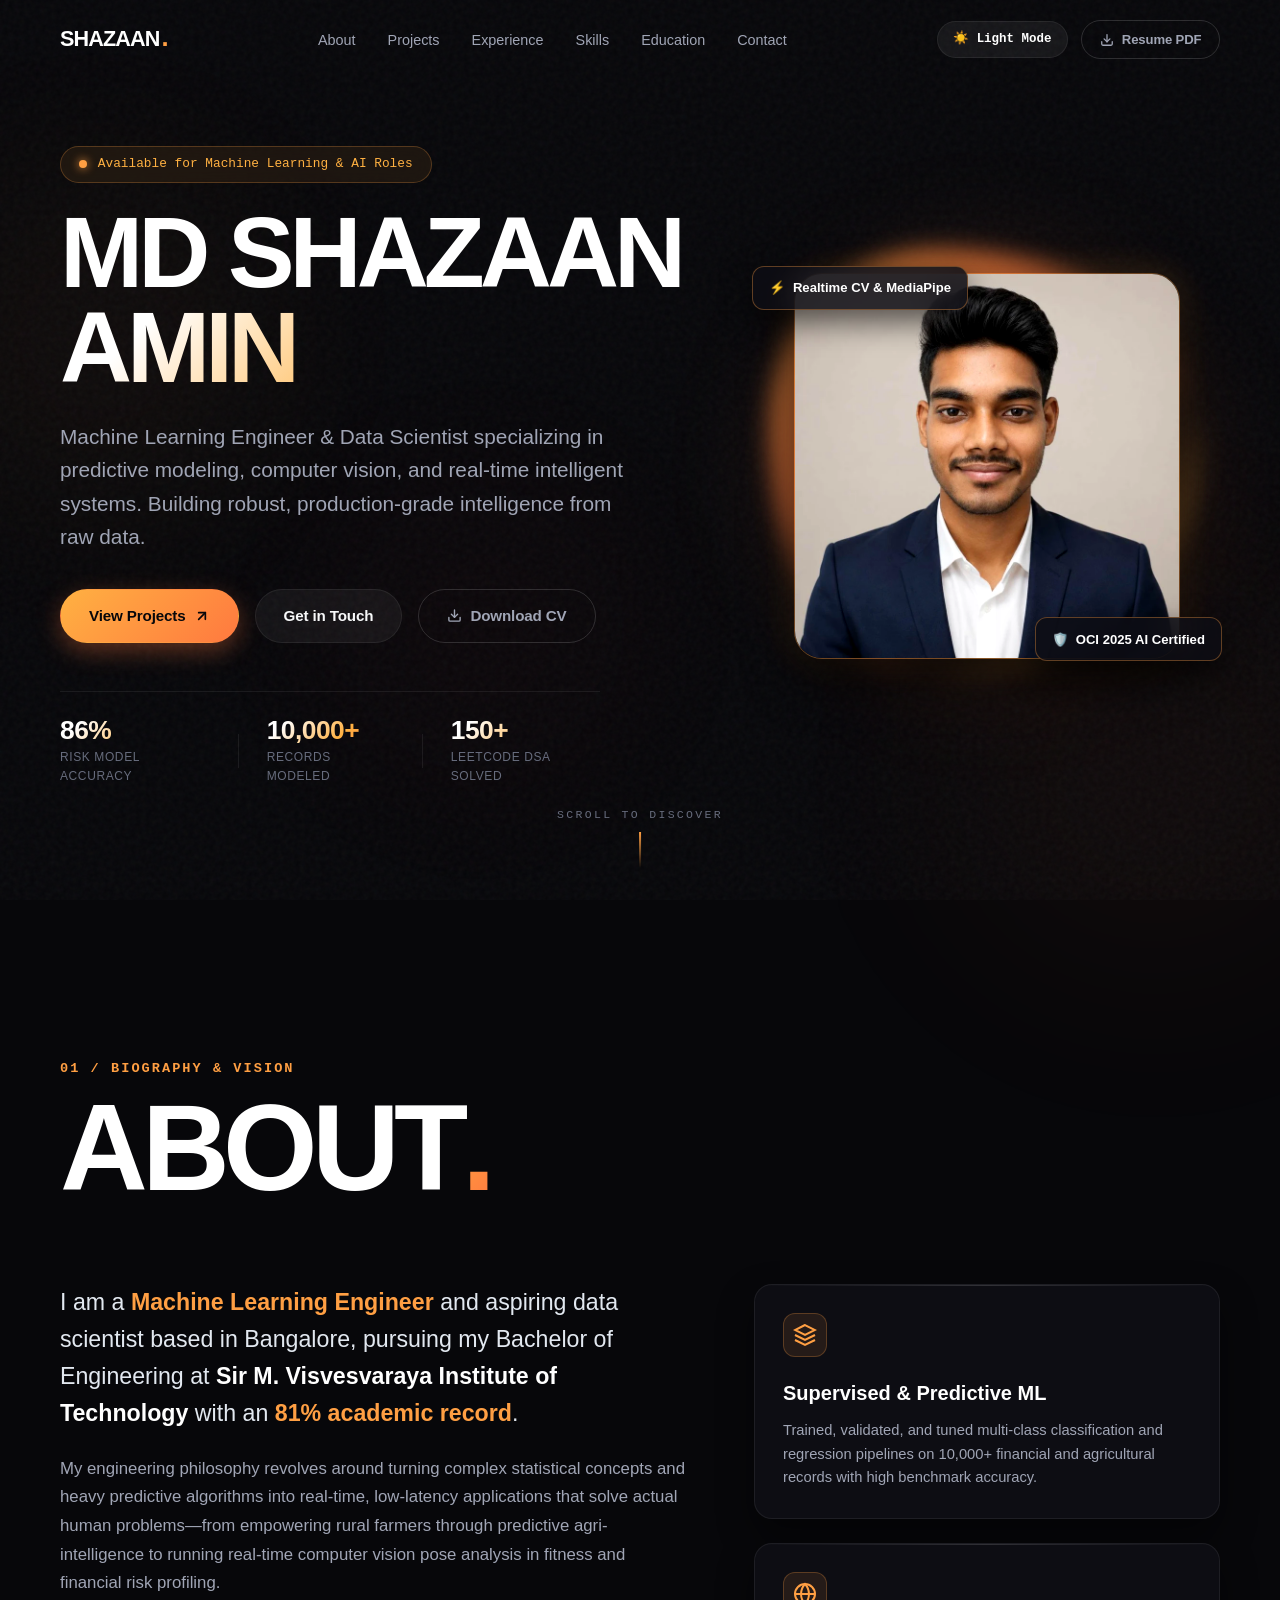
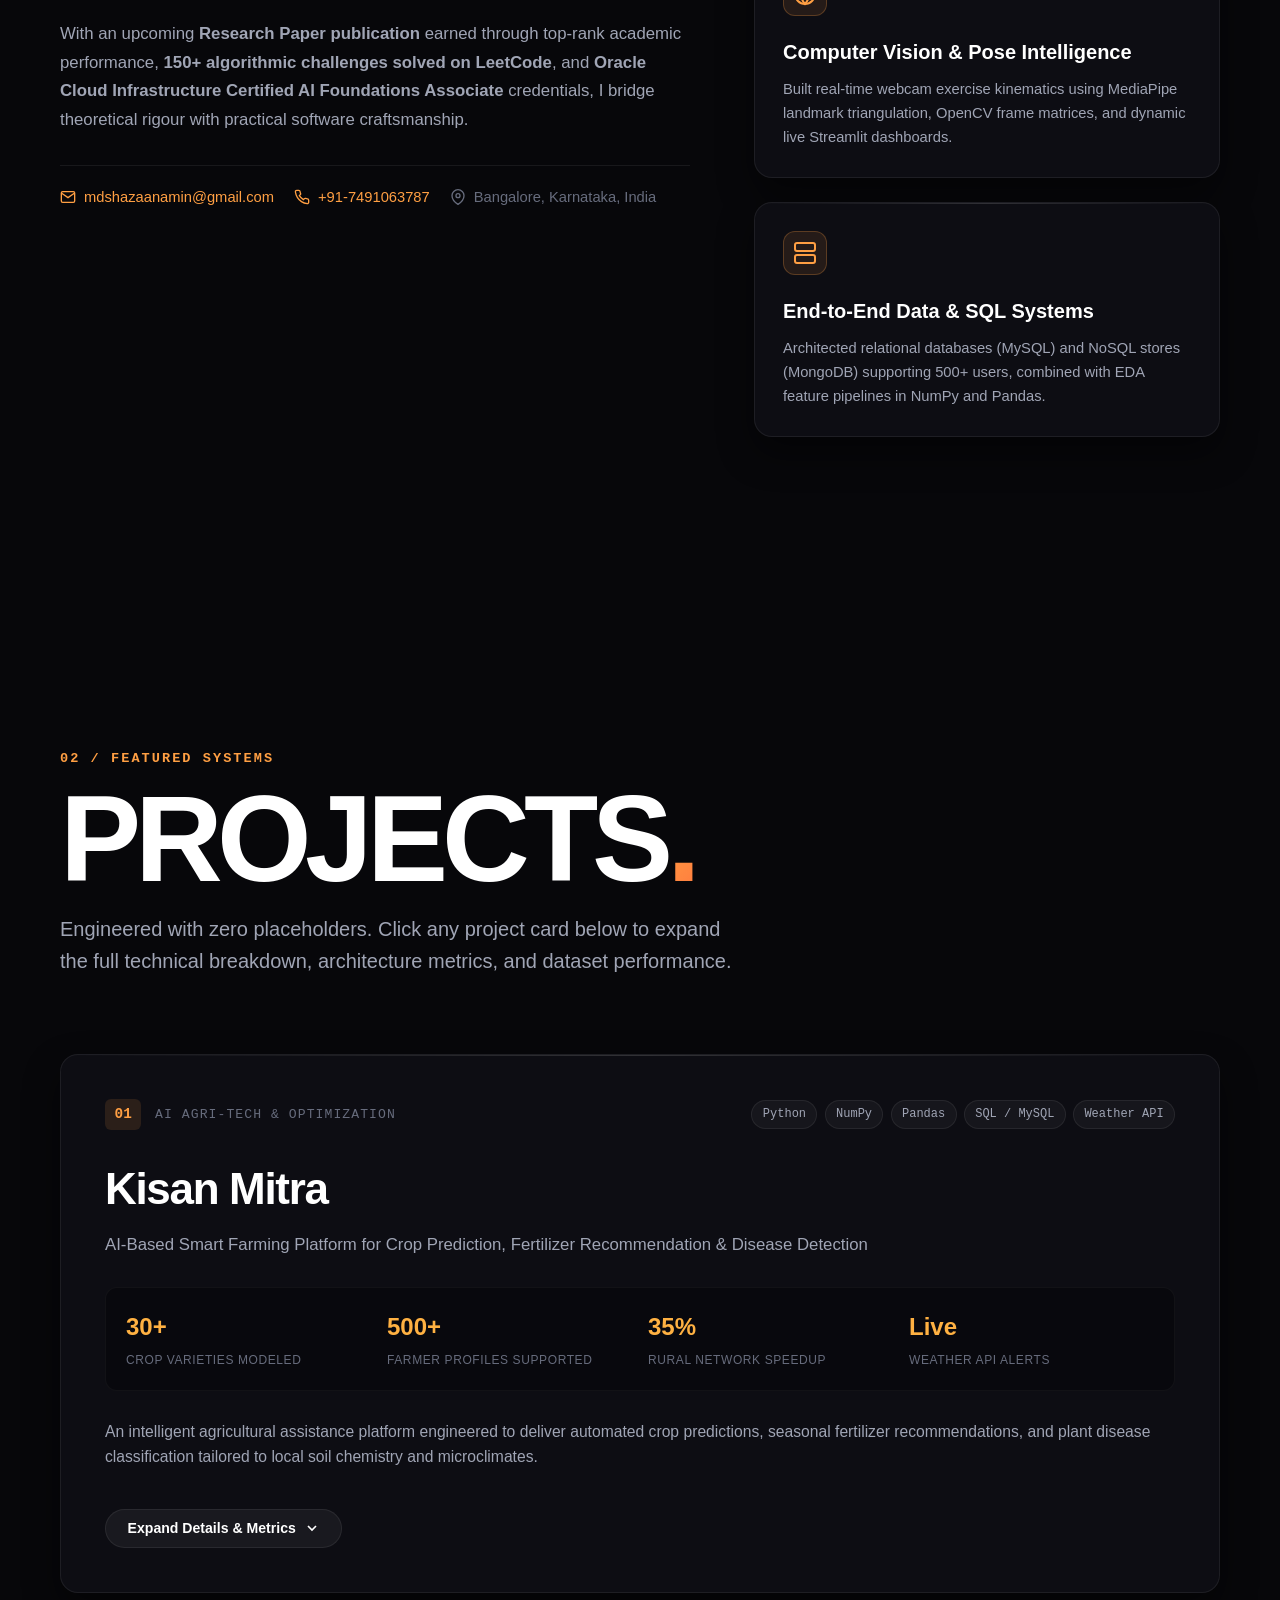
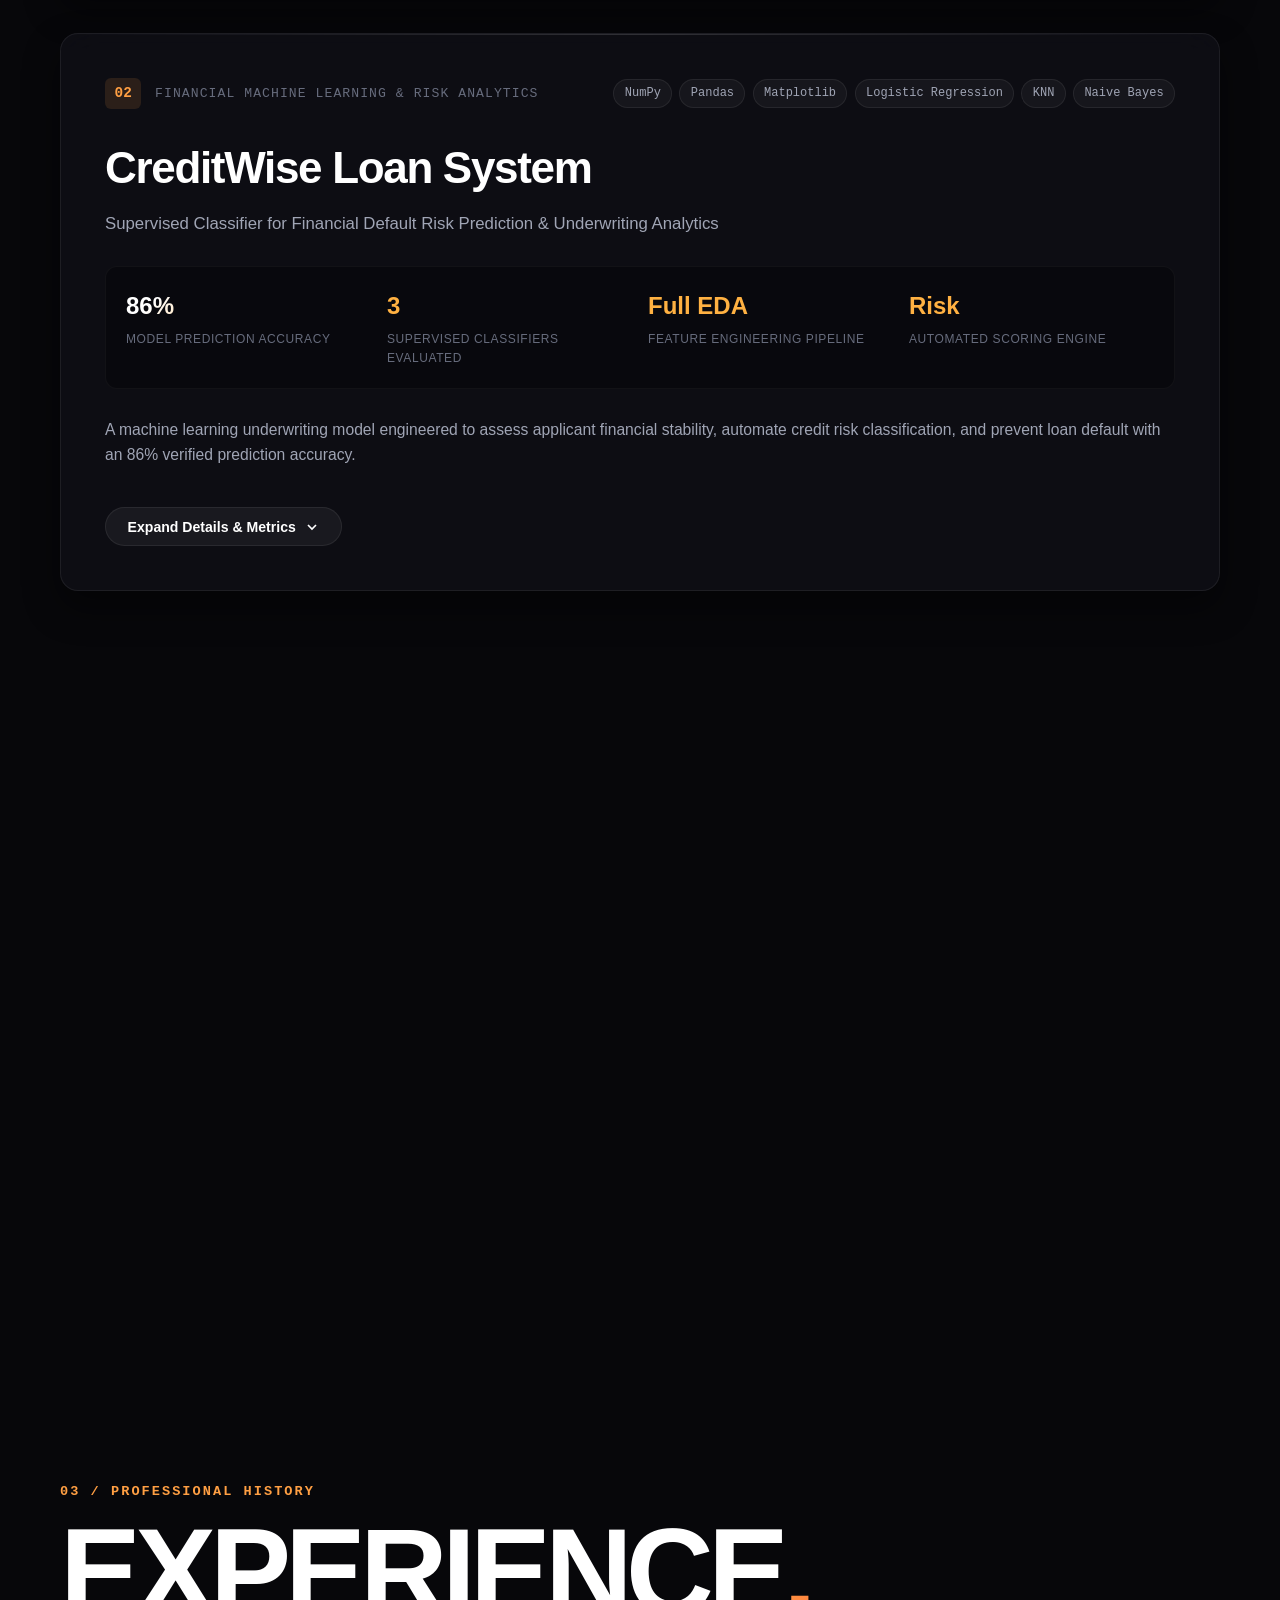
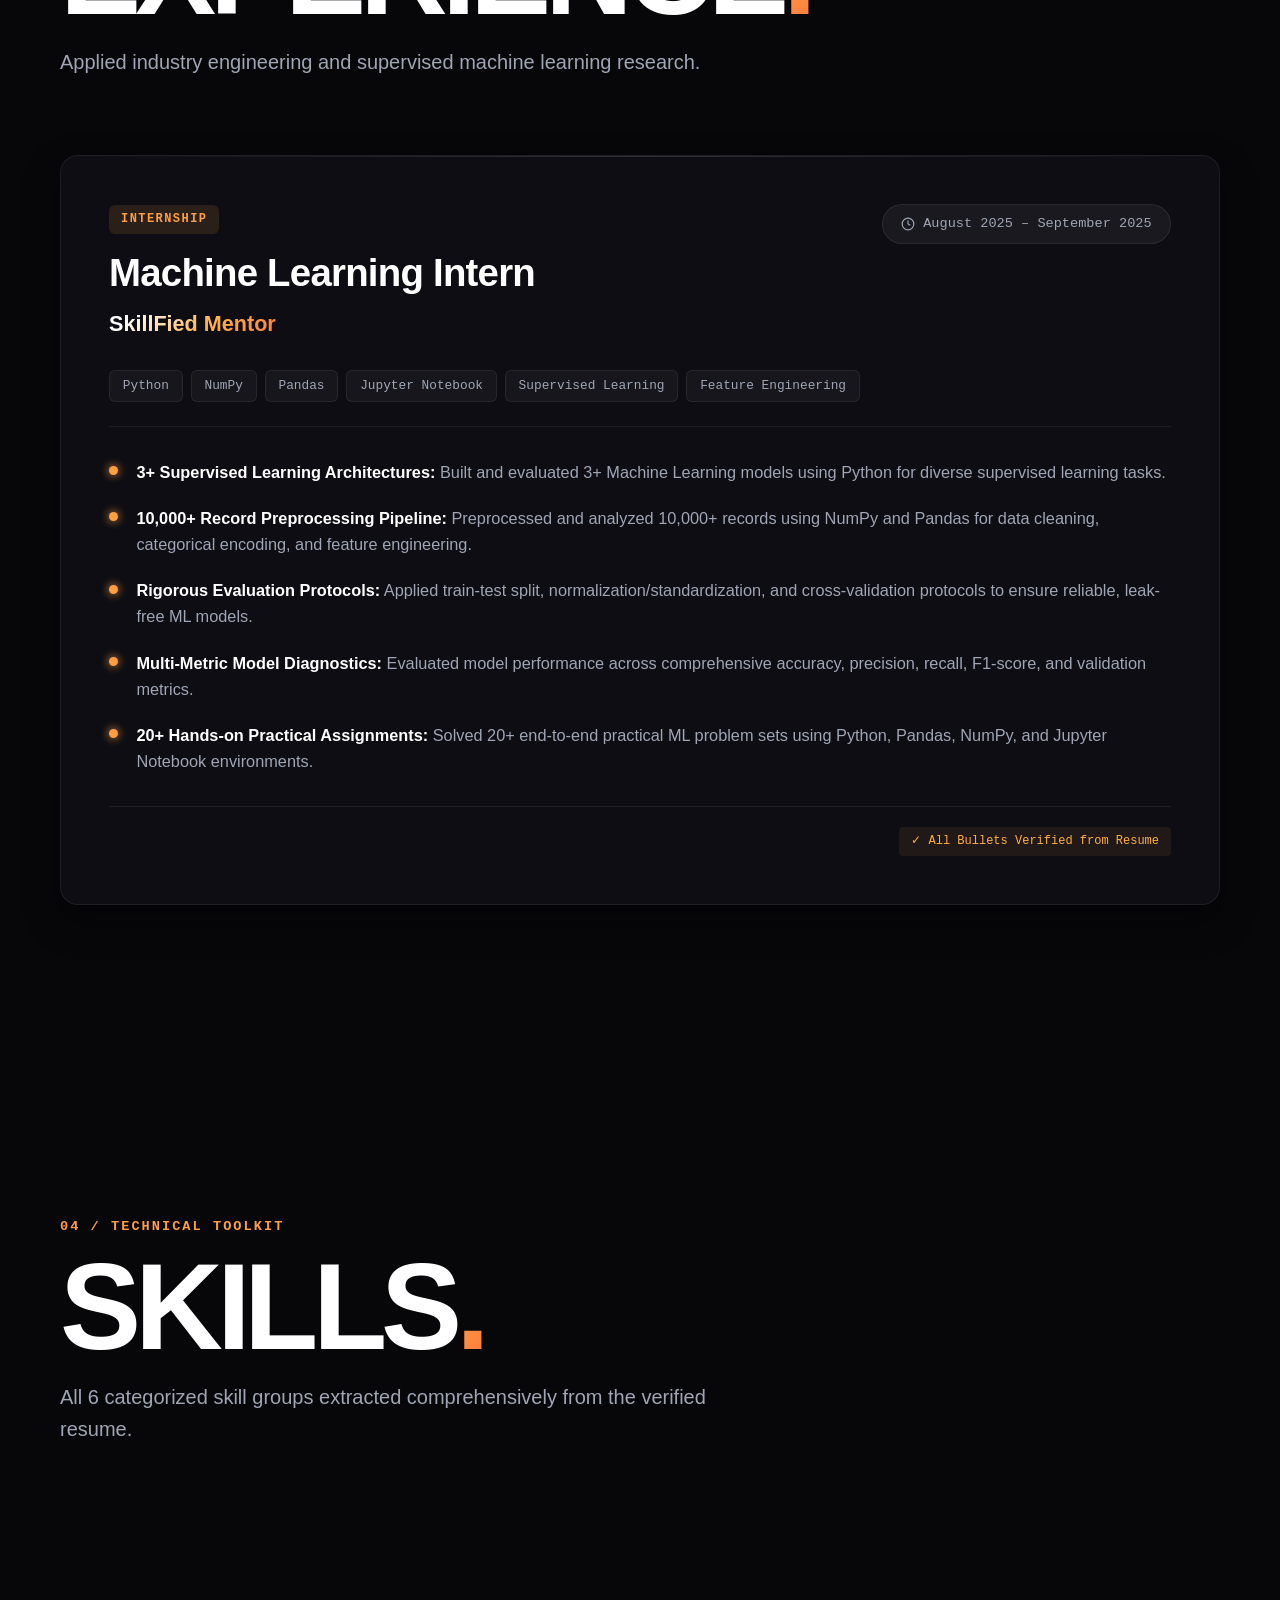
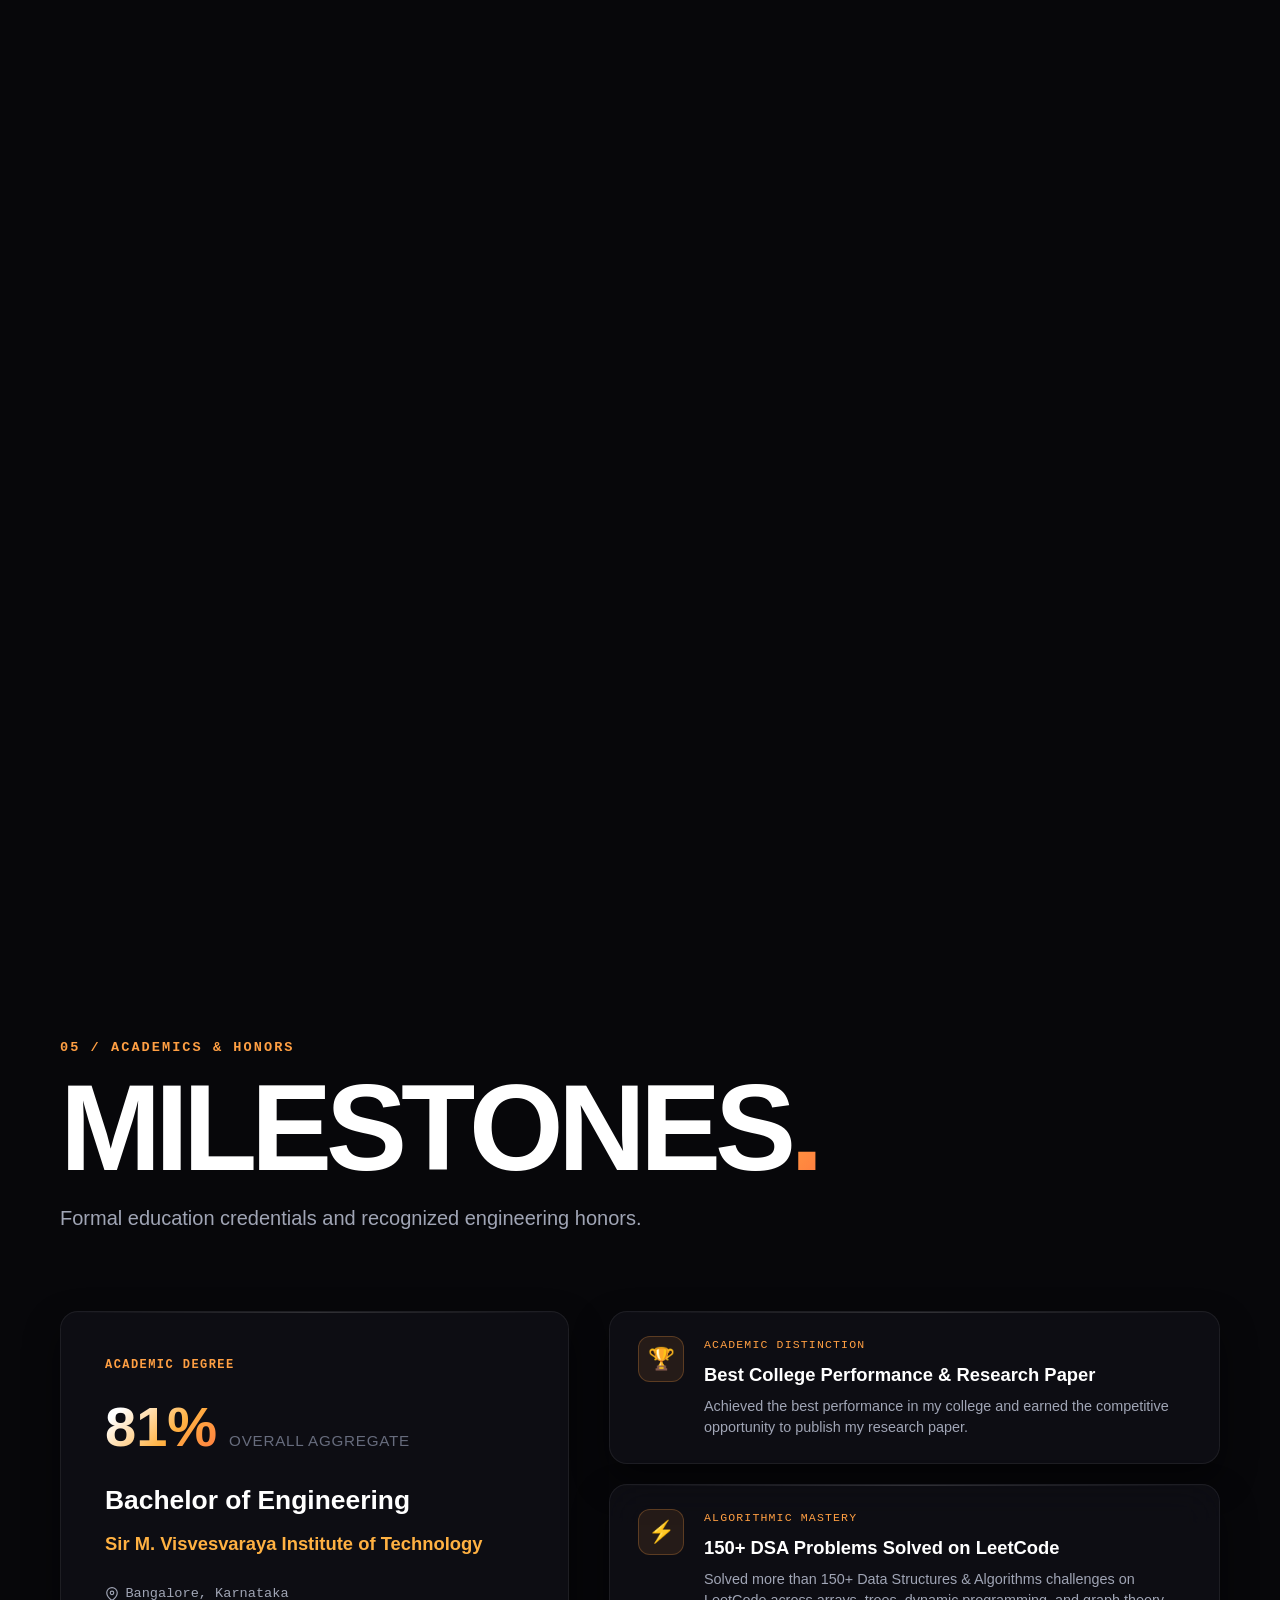
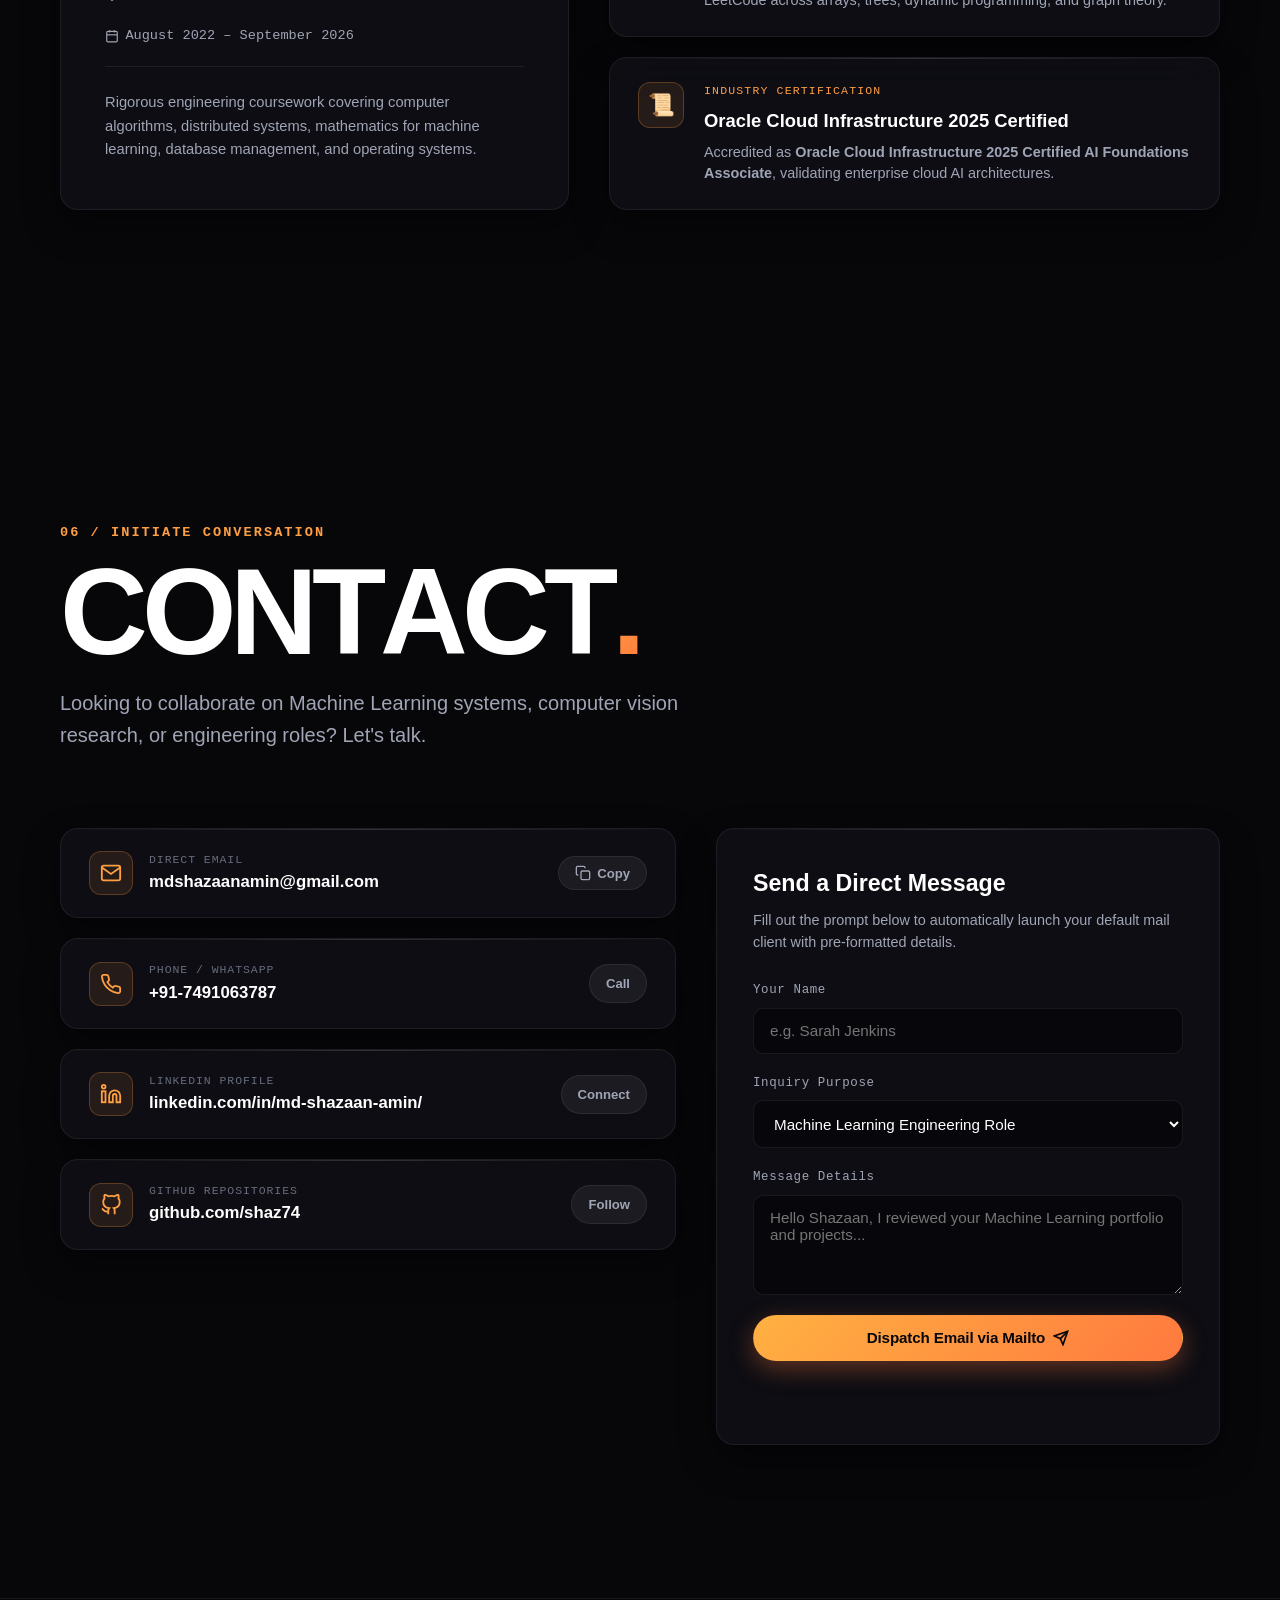
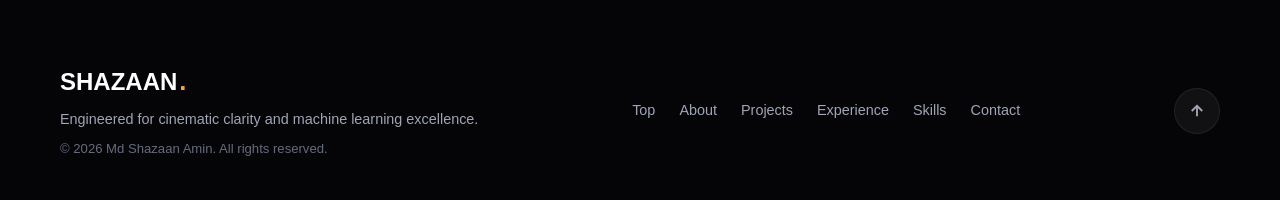
==== commit 9cb8bbe0: "fix portfolio metadata" ====
--- a/index.html
+++ b/index.html
@@ -8,12 +8,12 @@
   <meta name="author" content="Md Shazaan Amin">
   
   <!-- Canonical & Open Graph / Meta -->
-  <link rel="canonical" href="https://spring-grown-bald-perry.trycloudflare.com/">
+  <link rel="canonical" href="https://shaz74.github.io/portfolio/">
   <meta property="og:type" content="website">
-  <meta property="og:url" content="https://spring-grown-bald-perry.trycloudflare.com/">
+  <meta property="og:url" content="https://shaz74.github.io/portfolio/">
   <meta property="og:title" content="Md Shazaan Amin — Machine Learning Engineer">
   <meta property="og:description" content="Cinematic portfolio of Md Shazaan Amin. Machine Learning Intern, AI systems architect, and researcher.">
-  <meta property="og:image" content="https://spring-grown-bald-perry.trycloudflare.com/headshot.webp">
+  <meta property="og:image" content="https://shaz74.github.io/portfolio/headshot.webp">
   
   <title>Md Shazaan Amin — Machine Learning Engineer &amp; Researcher</title>
   
